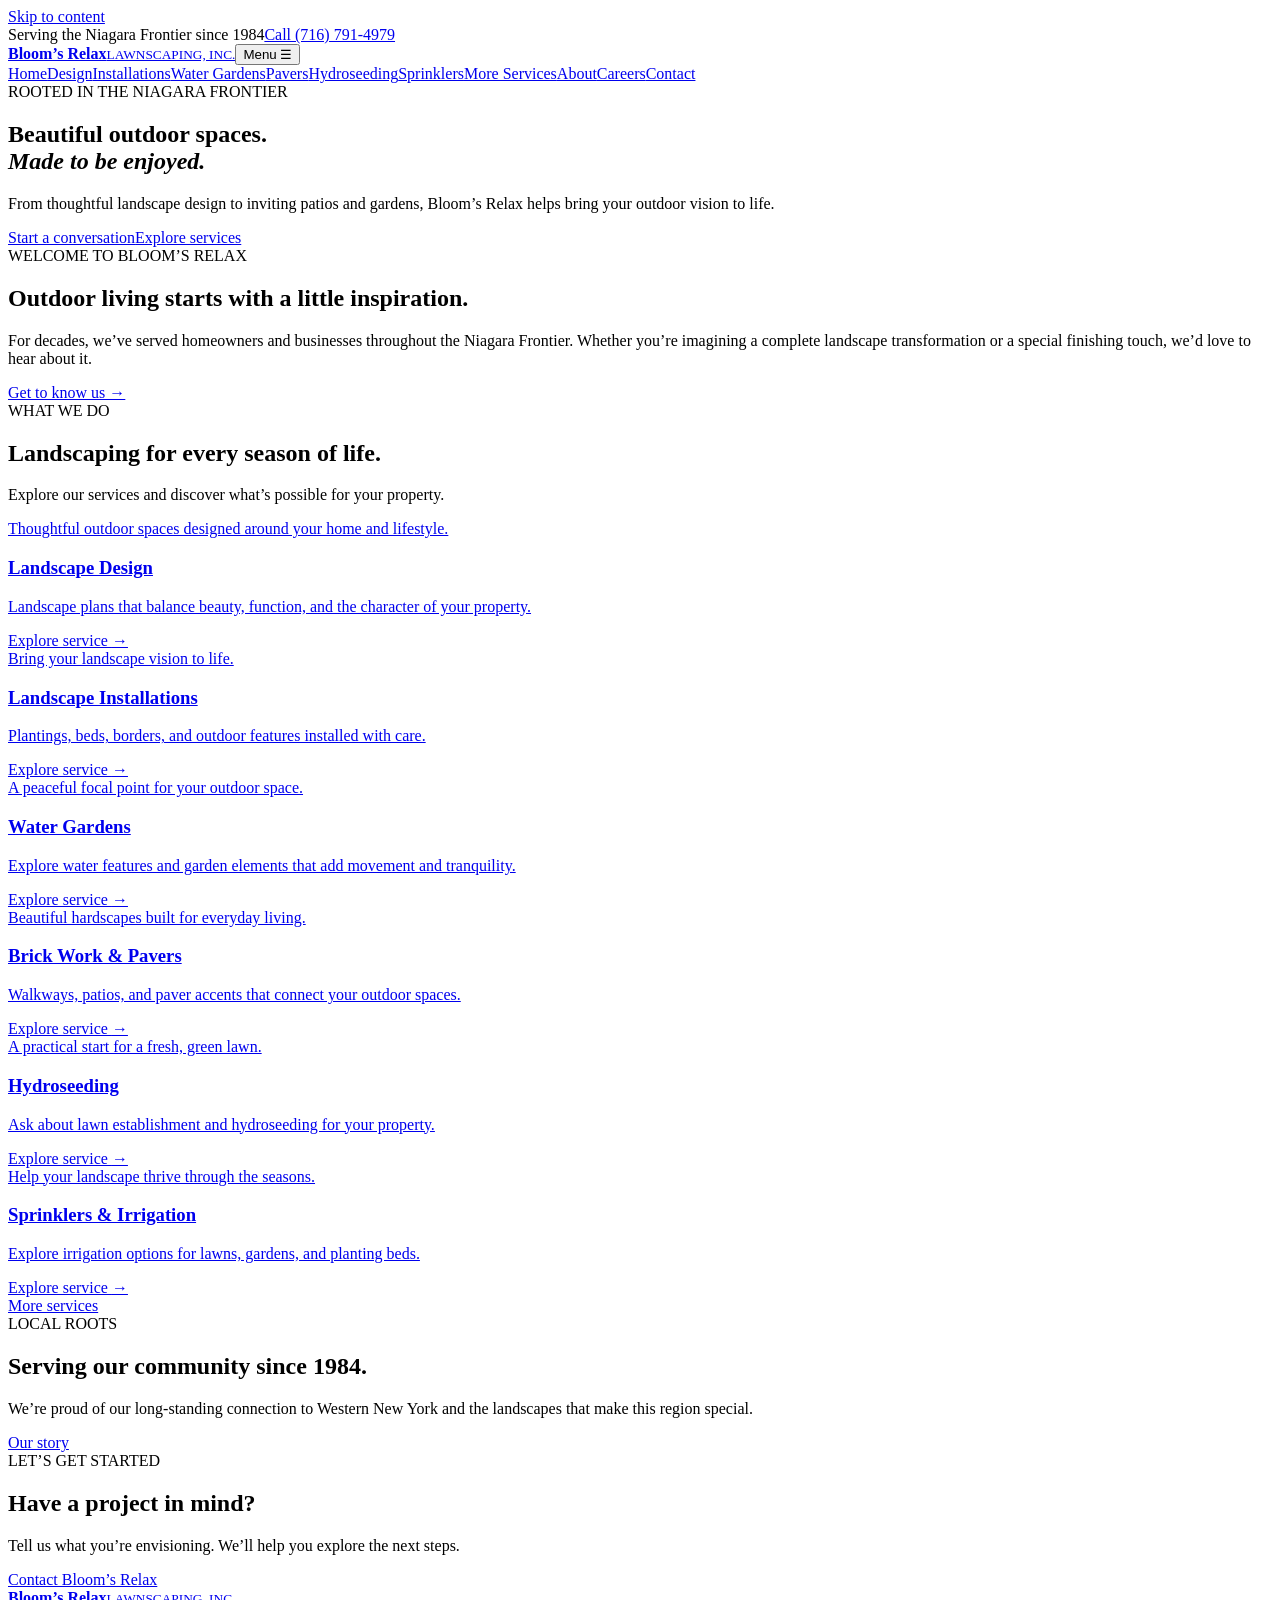
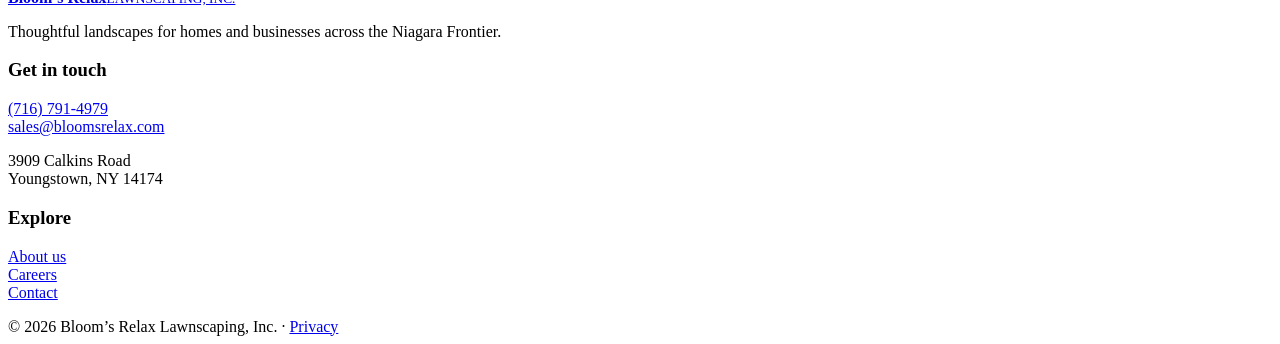
==== index.html @ 1e9180fa "Add files via upload" ====
<!doctype html><html lang="en"><head><meta charset="utf-8"><meta name="viewport" content="width=device-width,initial-scale=1"><meta name="description" content="Landscape design, installation, patios, water gardens, hydroseeding and irrigation in the Niagara Frontier since 1984."><title>Home | Bloom’s Relax Lawnscaping</title><link rel="icon" href="assets/favicon.svg" type="image/svg+xml"><link rel="stylesheet" href="assets/styles.css"></head><body><a class="skip" href="#main">Skip to content</a><div class="topbar"><div class="container topbar-inner"><span>Serving the Niagara Frontier since 1984</span><a href="tel:+17167914979">Call (716) 791-4979</a></div></div><header class="site-header"><div class="container header-inner"><a class="brand" href="index.html" aria-label="Bloom's Relax home"><img class="brand-logo" src="assets/photos/logo.webp" alt="" aria-hidden="true"><span><strong>Bloom’s Relax</strong><small>LAWNSCAPING, INC.</small></span></a><button class="menu-toggle" type="button" aria-expanded="false" aria-controls="site-nav">Menu <span aria-hidden="true">☰</span></button><nav id="site-nav" aria-label="Main navigation"><a href="index.html" aria-current="page">Home</a><a href="landscape-design.html">Design</a><a href="landscape-installations.html">Installations</a><a href="water-gardens.html">Water Gardens</a><a href="brick-work-pavers.html">Pavers</a><a href="hydroseeding.html">Hydroseeding</a><a href="sprinklers.html">Sprinklers</a><a href="other-services.html">More Services</a><a href="about.html">About</a><a href="careers.html">Careers</a><a href="contact.html">Contact</a></nav></div></header><main id="main"><section class="hero" style="--hero-image:url('assets/photos/patio.webp')"><div class="container hero-content"><span class="kicker">ROOTED IN THE NIAGARA FRONTIER</span><h1>Beautiful outdoor spaces.<br><em>Made to be enjoyed.</em></h1><p>From thoughtful landscape design to inviting patios and gardens, Bloom’s Relax helps bring your outdoor vision to life.</p><div class="actions"><a class="btn btn-primary" href="contact.html">Start a conversation</a><a class="btn btn-light" href="#services">Explore services</a></div></div></section><section class="intro-band"><div class="container intro-grid"><div><span class="eyebrow">WELCOME TO BLOOM’S RELAX</span><h2>Outdoor living starts with a little inspiration.</h2></div><div><p>For decades, we’ve served homeowners and businesses throughout the Niagara Frontier. Whether you’re imagining a complete landscape transformation or a special finishing touch, we’d love to hear about it.</p><a class="text-link" href="about.html">Get to know us →</a></div></div></section><section class="section" id="services"><div class="container"><div class="section-heading"><span class="eyebrow">WHAT WE DO</span><h2>Landscaping for every season of life.</h2><p>Explore our services and discover what’s possible for your property.</p></div><div class="cards"><a class="service-card" href="landscape-design.html"><div class="card-image" style="background-image:url('photo-1600607687939-ce8a6c25118c')"></div><div class="card-body"><span class="eyebrow">Thoughtful outdoor spaces designed around your home and lifestyle.</span><h3>Landscape Design</h3><p>Landscape plans that balance beauty, function, and the character of your property.</p><span class="text-link">Explore service <span aria-hidden="true">→</span></span></div></a><a class="service-card" href="landscape-installations.html"><div class="card-image" style="background-image:url('photo-1558904541-efa843a96f01')"></div><div class="card-body"><span class="eyebrow">Bring your landscape vision to life.</span><h3>Landscape Installations</h3><p>Plantings, beds, borders, and outdoor features installed with care.</p><span class="text-link">Explore service <span aria-hidden="true">→</span></span></div></a><a class="service-card" href="water-gardens.html"><div class="card-image" style="background-image:url('photo-1416879595882-3373a0480b5b')"></div><div class="card-body"><span class="eyebrow">A peaceful focal point for your outdoor space.</span><h3>Water Gardens</h3><p>Explore water features and garden elements that add movement and tranquility.</p><span class="text-link">Explore service <span aria-hidden="true">→</span></span></div></a><a class="service-card" href="brick-work-pavers.html"><div class="card-image" style="background-image:url('photo-1600566753190-17f0baa2a6c3')"></div><div class="card-body"><span class="eyebrow">Beautiful hardscapes built for everyday living.</span><h3>Brick Work &amp; Pavers</h3><p>Walkways, patios, and paver accents that connect your outdoor spaces.</p><span class="text-link">Explore service <span aria-hidden="true">→</span></span></div></a><a class="service-card" href="hydroseeding.html"><div class="card-image" style="background-image:url('photo-1530836369250-ef72a3f5cda8')"></div><div class="card-body"><span class="eyebrow">A practical start for a fresh, green lawn.</span><h3>Hydroseeding</h3><p>Ask about lawn establishment and hydroseeding for your property.</p><span class="text-link">Explore service <span aria-hidden="true">→</span></span></div></a><a class="service-card" href="sprinklers.html"><div class="card-image" style="background-image:url('photo-1466692476868-aef1dfb1e735')"></div><div class="card-body"><span class="eyebrow">Help your landscape thrive through the seasons.</span><h3>Sprinklers &amp; Irrigation</h3><p>Explore irrigation options for lawns, gardens, and planting beds.</p><span class="text-link">Explore service <span aria-hidden="true">→</span></span></div></a></div><div class="center"><a class="btn btn-outline" href="other-services.html">More services</a></div></div></section><section class="quote-section"><div class="container quote-grid"><div><span class="eyebrow">LOCAL ROOTS</span><h2>Serving our community since 1984.</h2><p>We’re proud of our long-standing connection to Western New York and the landscapes that make this region special.</p><a class="btn btn-primary" href="about.html">Our story</a></div><div class="quote-image" role="img" aria-label="Lush garden greenery"></div></div></section><section class="cta"><div class="container"><span class="eyebrow">LET’S GET STARTED</span><h2>Have a project in mind?</h2><p>Tell us what you’re envisioning. We’ll help you explore the next steps.</p><a class="btn btn-primary" href="contact.html">Contact Bloom’s Relax</a></div></section></main><footer class="site-footer"><div class="container footer-grid"><div><a class="brand footer-brand" href="index.html"><img class="brand-logo" src="assets/photos/logo.webp" alt="" aria-hidden="true"><span><strong>Bloom’s Relax</strong><small>LAWNSCAPING, INC.</small></span></a><p>Thoughtful landscapes for homes and businesses across the Niagara Frontier.</p></div><div><h3>Get in touch</h3><p><a href="tel:+17167914979">(716) 791-4979</a><br><a href="mailto:sales@bloomsrelax.com">sales@bloomsrelax.com</a></p><p>3909 Calkins Road<br>Youngstown, NY 14174</p></div><div><h3>Explore</h3><p><a href="about.html">About us</a><br><a href="careers.html">Careers</a><br><a href="contact.html">Contact</a></p></div></div><div class="container footer-bottom">© <span id="year">2026</span> Bloom’s Relax Lawnscaping, Inc. · <a href="privacy.html">Privacy</a></div></footer><script src="assets/main.js" defer></script></body></html>
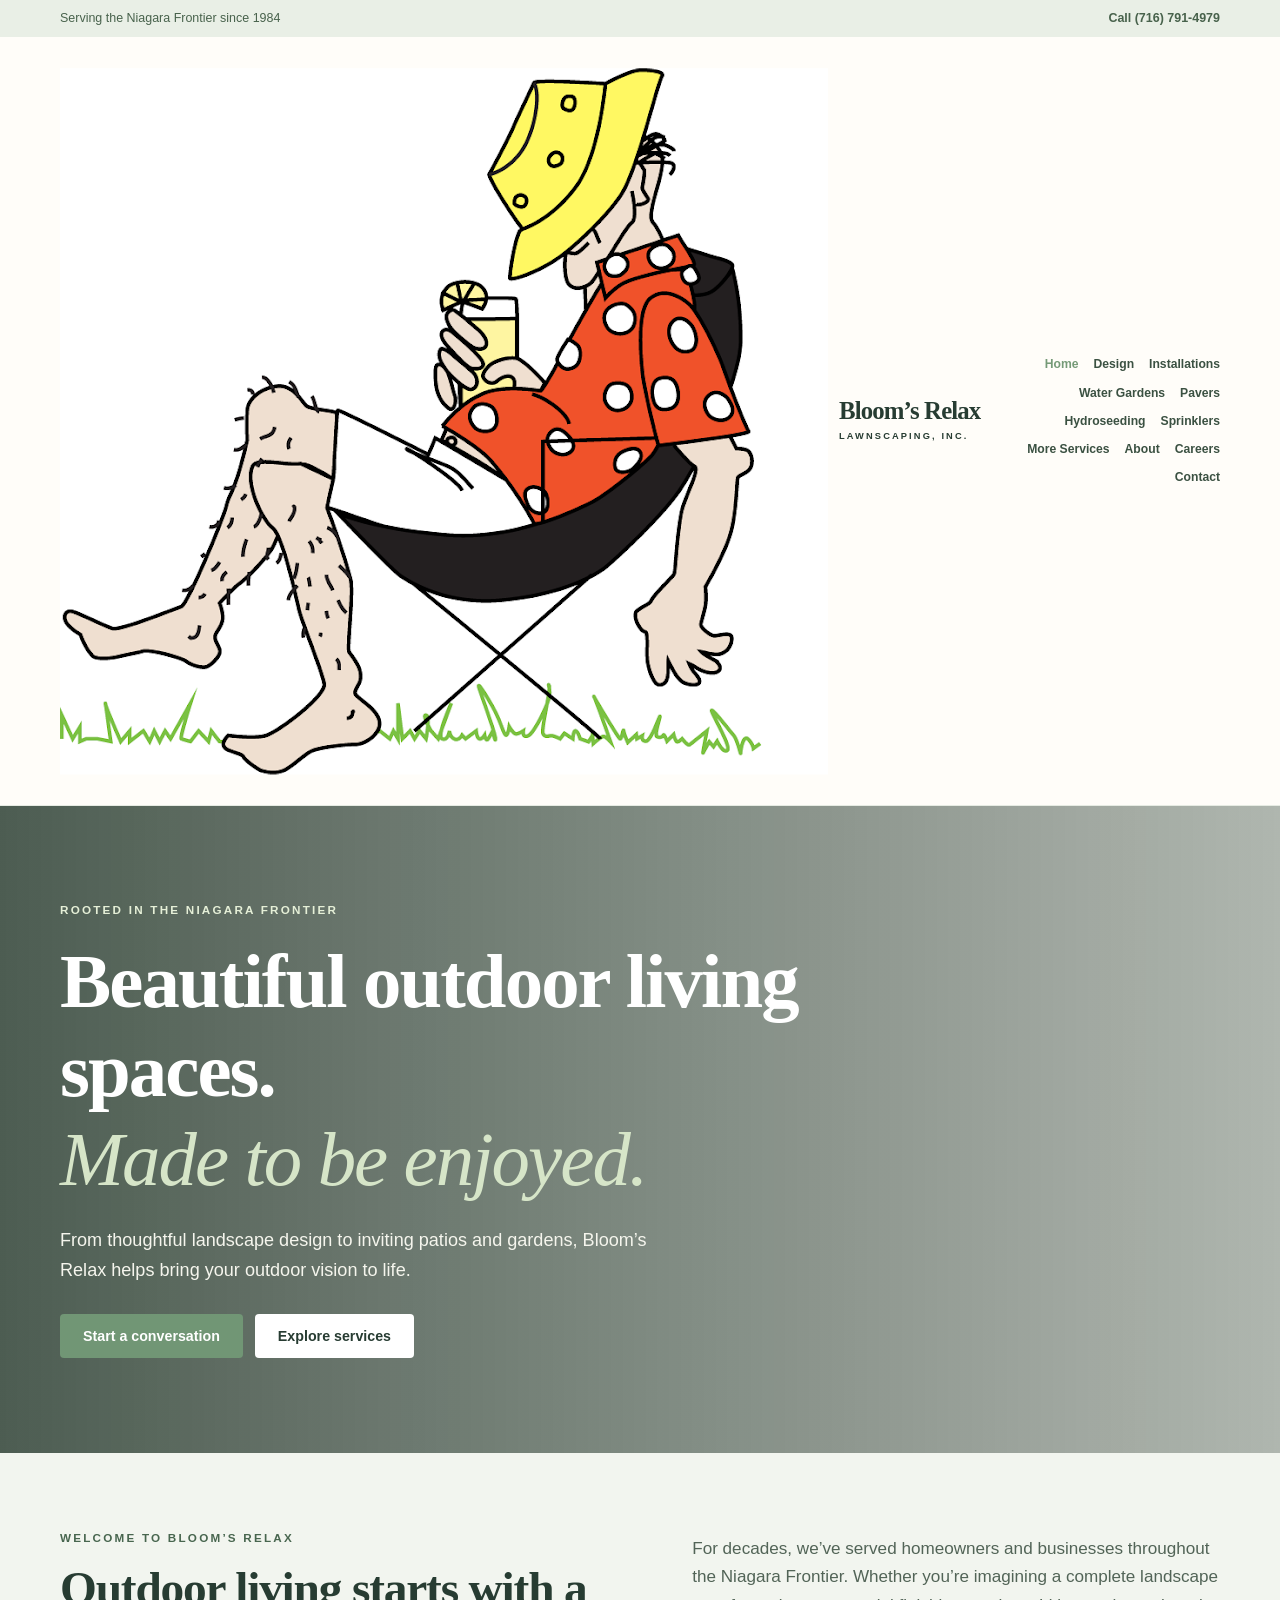
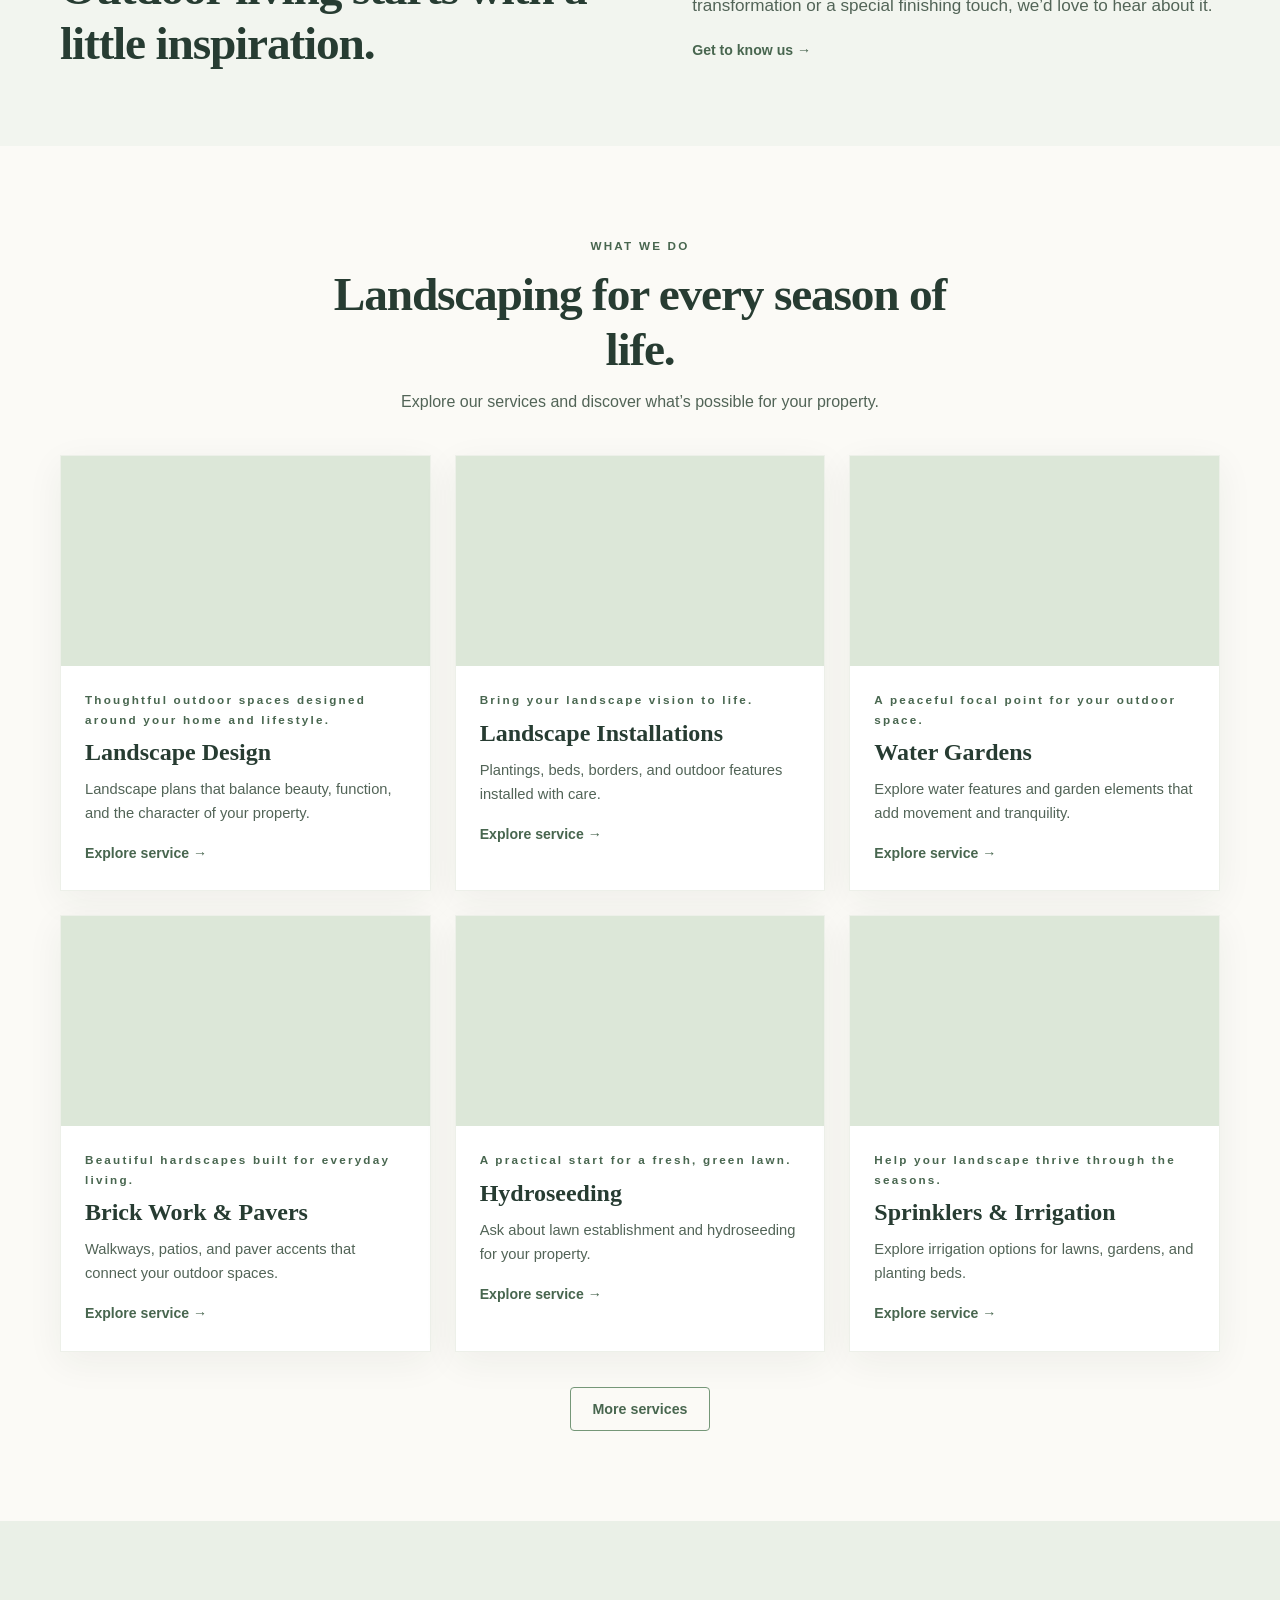
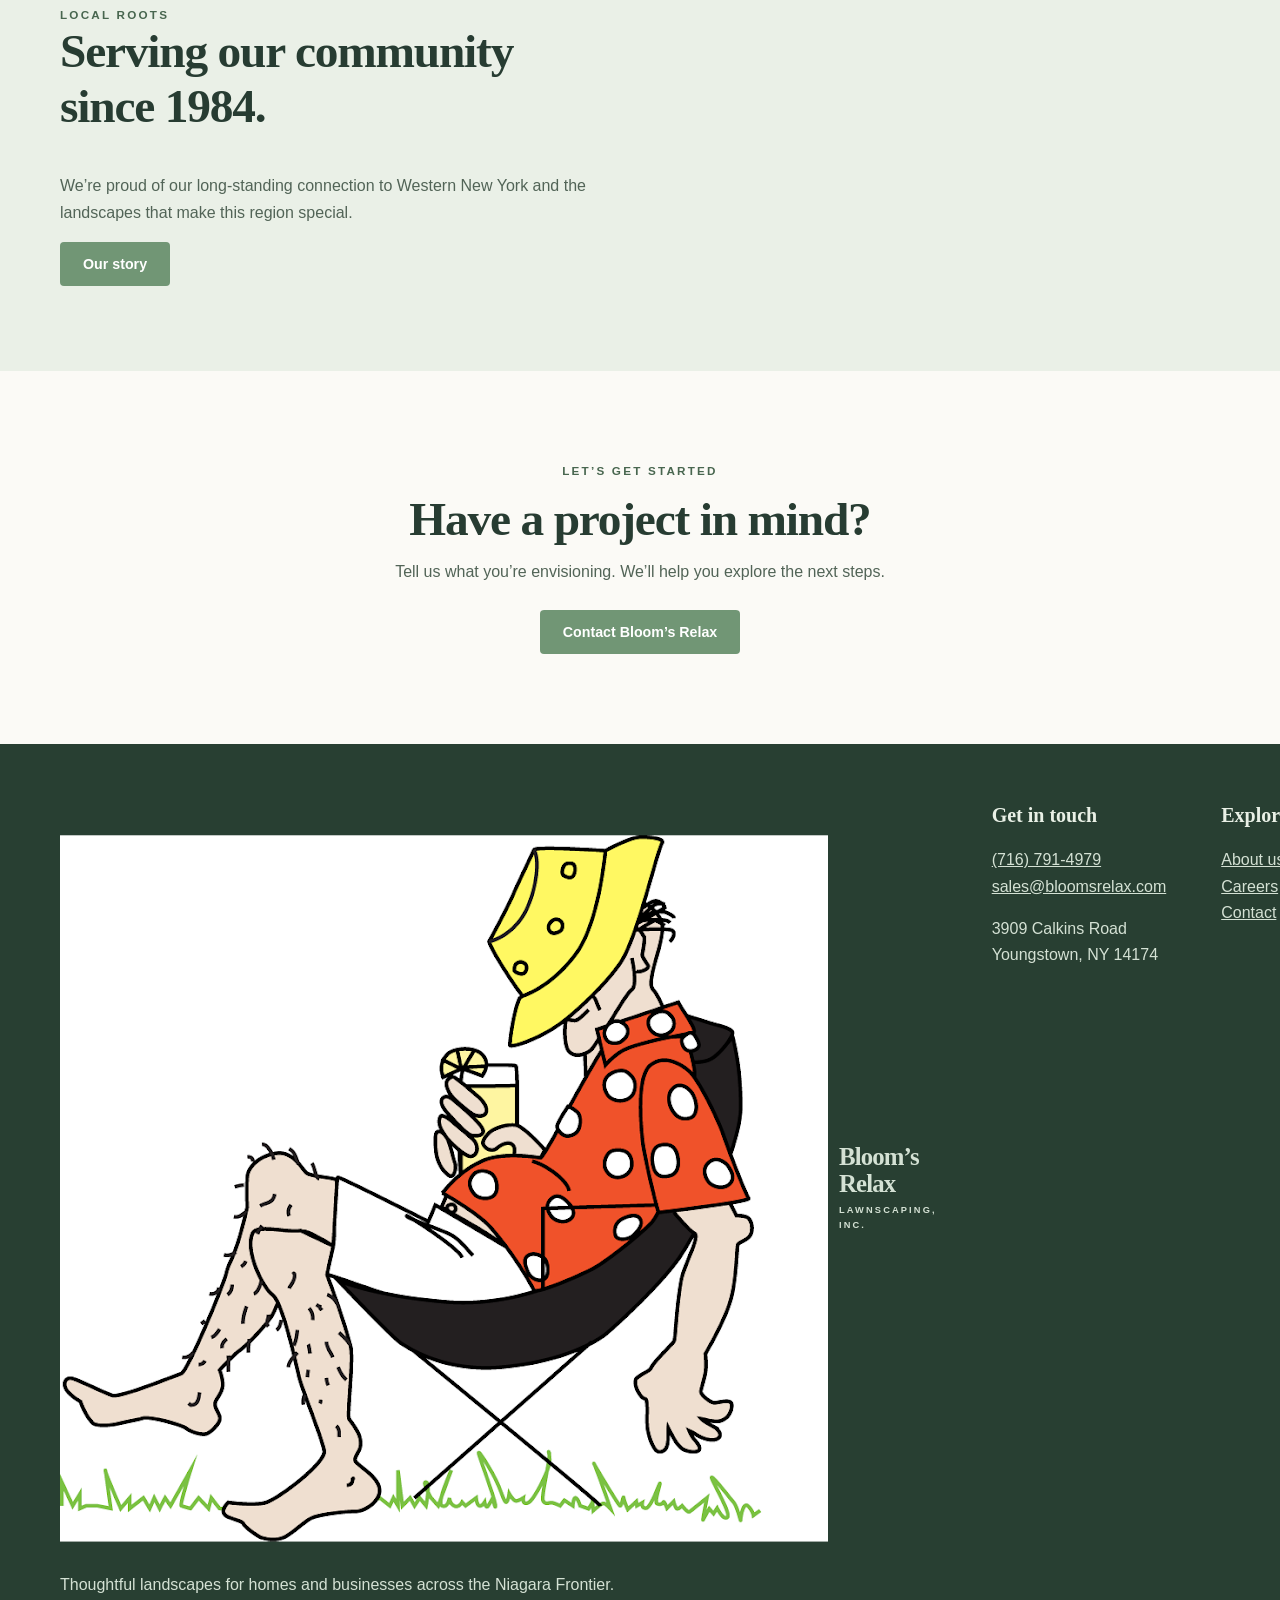
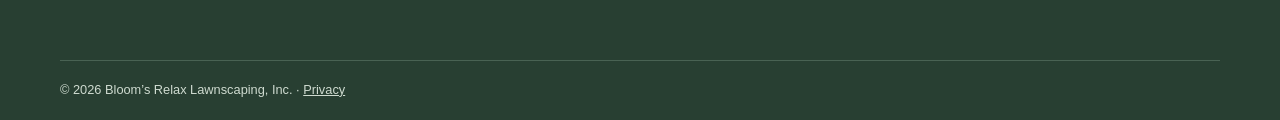
==== commit 2d247453: "Fix HTML encoding issues in index.html" ====
--- a/index.html
+++ b/index.html
@@ -1 +1 @@
-<!doctype html><html lang="en"><head><meta charset="utf-8"><meta name="viewport" content="width=device-width,initial-scale=1"><meta name="description" content="Landscape design, installation, patios, water gardens, hydroseeding and irrigation in the Niagara Frontier since 1984."><title>Home | Bloom’s Relax Lawnscaping</title><link rel="icon" href="assets/favicon.svg" type="image/svg+xml"><link rel="stylesheet" href="assets/styles.css"></head><body><a class="skip" href="#main">Skip to content</a><div class="topbar"><div class="container topbar-inner"><span>Serving the Niagara Frontier since 1984</span><a href="tel:+17167914979">Call (716) 791-4979</a></div></div><header class="site-header"><div class="container header-inner"><a class="brand" href="index.html" aria-label="Bloom's Relax home"><img class="brand-logo" src="assets/photos/logo.webp" alt="" aria-hidden="true"><span><strong>Bloom’s Relax</strong><small>LAWNSCAPING, INC.</small></span></a><button class="menu-toggle" type="button" aria-expanded="false" aria-controls="site-nav">Menu <span aria-hidden="true">☰</span></button><nav id="site-nav" aria-label="Main navigation"><a href="index.html" aria-current="page">Home</a><a href="landscape-design.html">Design</a><a href="landscape-installations.html">Installations</a><a href="water-gardens.html">Water Gardens</a><a href="brick-work-pavers.html">Pavers</a><a href="hydroseeding.html">Hydroseeding</a><a href="sprinklers.html">Sprinklers</a><a href="other-services.html">More Services</a><a href="about.html">About</a><a href="careers.html">Careers</a><a href="contact.html">Contact</a></nav></div></header><main id="main"><section class="hero" style="--hero-image:url('assets/photos/patio.webp')"><div class="container hero-content"><span class="kicker">ROOTED IN THE NIAGARA FRONTIER</span><h1>Beautiful outdoor spaces.<br><em>Made to be enjoyed.</em></h1><p>From thoughtful landscape design to inviting patios and gardens, Bloom’s Relax helps bring your outdoor vision to life.</p><div class="actions"><a class="btn btn-primary" href="contact.html">Start a conversation</a><a class="btn btn-light" href="#services">Explore services</a></div></div></section><section class="intro-band"><div class="container intro-grid"><div><span class="eyebrow">WELCOME TO BLOOM’S RELAX</span><h2>Outdoor living starts with a little inspiration.</h2></div><div><p>For decades, we’ve served homeowners and businesses throughout the Niagara Frontier. Whether you’re imagining a complete landscape transformation or a special finishing touch, we’d love to hear about it.</p><a class="text-link" href="about.html">Get to know us →</a></div></div></section><section class="section" id="services"><div class="container"><div class="section-heading"><span class="eyebrow">WHAT WE DO</span><h2>Landscaping for every season of life.</h2><p>Explore our services and discover what’s possible for your property.</p></div><div class="cards"><a class="service-card" href="landscape-design.html"><div class="card-image" style="background-image:url('photo-1600607687939-ce8a6c25118c')"></div><div class="card-body"><span class="eyebrow">Thoughtful outdoor spaces designed around your home and lifestyle.</span><h3>Landscape Design</h3><p>Landscape plans that balance beauty, function, and the character of your property.</p><span class="text-link">Explore service <span aria-hidden="true">→</span></span></div></a><a class="service-card" href="landscape-installations.html"><div class="card-image" style="background-image:url('photo-1558904541-efa843a96f01')"></div><div class="card-body"><span class="eyebrow">Bring your landscape vision to life.</span><h3>Landscape Installations</h3><p>Plantings, beds, borders, and outdoor features installed with care.</p><span class="text-link">Explore service <span aria-hidden="true">→</span></span></div></a><a class="service-card" href="water-gardens.html"><div class="card-image" style="background-image:url('photo-1416879595882-3373a0480b5b')"></div><div class="card-body"><span class="eyebrow">A peaceful focal point for your outdoor space.</span><h3>Water Gardens</h3><p>Explore water features and garden elements that add movement and tranquility.</p><span class="text-link">Explore service <span aria-hidden="true">→</span></span></div></a><a class="service-card" href="brick-work-pavers.html"><div class="card-image" style="background-image:url('photo-1600566753190-17f0baa2a6c3')"></div><div class="card-body"><span class="eyebrow">Beautiful hardscapes built for everyday living.</span><h3>Brick Work &amp; Pavers</h3><p>Walkways, patios, and paver accents that connect your outdoor spaces.</p><span class="text-link">Explore service <span aria-hidden="true">→</span></span></div></a><a class="service-card" href="hydroseeding.html"><div class="card-image" style="background-image:url('photo-1530836369250-ef72a3f5cda8')"></div><div class="card-body"><span class="eyebrow">A practical start for a fresh, green lawn.</span><h3>Hydroseeding</h3><p>Ask about lawn establishment and hydroseeding for your property.</p><span class="text-link">Explore service <span aria-hidden="true">→</span></span></div></a><a class="service-card" href="sprinklers.html"><div class="card-image" style="background-image:url('photo-1466692476868-aef1dfb1e735')"></div><div class="card-body"><span class="eyebrow">Help your landscape thrive through the seasons.</span><h3>Sprinklers &amp; Irrigation</h3><p>Explore irrigation options for lawns, gardens, and planting beds.</p><span class="text-link">Explore service <span aria-hidden="true">→</span></span></div></a></div><div class="center"><a class="btn btn-outline" href="other-services.html">More services</a></div></div></section><section class="quote-section"><div class="container quote-grid"><div><span class="eyebrow">LOCAL ROOTS</span><h2>Serving our community since 1984.</h2><p>We’re proud of our long-standing connection to Western New York and the landscapes that make this region special.</p><a class="btn btn-primary" href="about.html">Our story</a></div><div class="quote-image" role="img" aria-label="Lush garden greenery"></div></div></section><section class="cta"><div class="container"><span class="eyebrow">LET’S GET STARTED</span><h2>Have a project in mind?</h2><p>Tell us what you’re envisioning. We’ll help you explore the next steps.</p><a class="btn btn-primary" href="contact.html">Contact Bloom’s Relax</a></div></section></main><footer class="site-footer"><div class="container footer-grid"><div><a class="brand footer-brand" href="index.html"><img class="brand-logo" src="assets/photos/logo.webp" alt="" aria-hidden="true"><span><strong>Bloom’s Relax</strong><small>LAWNSCAPING, INC.</small></span></a><p>Thoughtful landscapes for homes and businesses across the Niagara Frontier.</p></div><div><h3>Get in touch</h3><p><a href="tel:+17167914979">(716) 791-4979</a><br><a href="mailto:sales@bloomsrelax.com">sales@bloomsrelax.com</a></p><p>3909 Calkins Road<br>Youngstown, NY 14174</p></div><div><h3>Explore</h3><p><a href="about.html">About us</a><br><a href="careers.html">Careers</a><br><a href="contact.html">Contact</a></p></div></div><div class="container footer-bottom">© <span id="year">2026</span> Bloom’s Relax Lawnscaping, Inc. · <a href="privacy.html">Privacy</a></div></footer><script src="assets/main.js" defer></script></body></html>+<!doctype html><html lang="en"><head><meta charset="utf-8"><meta name="viewport" content="width=device-width,initial-scale=1"><meta name="description" content="Landscape design, installation, patios, water gardens, hydroseeding and irrigation in the Niagara Frontier since 1984."><title>Home | Bloom’s Relax Lawnscaping</title><link rel="icon" href="assets/favicon.svg" type="image/svg+xml"><link rel="stylesheet" href="assets/styles.css"></head><body><a class="skip" href="#main">Skip to content</a><div class="topbar"><div class="container topbar-inner"><span>Serving the Niagara Frontier since 1984</span><a href="tel:+17167914979">Call (716) 791-4979</a></div></div><header class="site-header"><div class="container header-inner"><a class="brand" href="index.html" aria-label="Bloom's Relax home"><img class="brand-logo" src="assets/photos/logo.webp" alt="" aria-hidden="true"><span><strong>Bloom’s Relax</strong><small>LAWNSCAPING, INC.</small></span></a><button class="menu-toggle" type="button" aria-expanded="false" aria-controls="site-nav">Menu <span aria-hidden="true">☰</span></button><nav id="site-nav" aria-label="Main navigation"><a href="index.html" aria-current="page">Home</a><a href="landscape-design.html">Design</a><a href="landscape-installations.html">Installations</a><a href="water-gardens.html">Water Gardens</a><a href="brick-work-pavers.html">Pavers</a><a href="hydroseeding.html">Hydroseeding</a><a href="sprinklers.html">Sprinklers</a><a href="other-services.html">More Services</a><a href="about.html">About</a><a href="careers.html">Careers</a><a href="contact.html">Contact</a></nav></div></header><main id="main"><section class="hero" style="--hero-image:url('assets/photos/patio.webp')"><div class="container hero-content"><span class="kicker">ROOTED IN THE NIAGARA FRONTIER</span><h1>Beautiful outdoor living spaces.<br><em>Made to be enjoyed.</em></h1><p>From thoughtful landscape design to inviting patios and gardens, Bloom’s Relax helps bring your outdoor vision to life.</p><div class="actions"><a class="btn btn-primary" href="contact.html">Start a conversation</a><a class="btn btn-light" href="#services">Explore services</a></div></div></section><section class="intro-band"><div class="container intro-grid"><div><span class="eyebrow">WELCOME TO BLOOM’S RELAX</span><h2>Outdoor living starts with a little inspiration.</h2></div><div><p>For decades, we’ve served homeowners and businesses throughout the Niagara Frontier. Whether you’re imagining a complete landscape transformation or a special finishing touch, we’d love to hear about it.</p><a class="text-link" href="about.html">Get to know us →</a></div></div></section><section class="section" id="services"><div class="container"><div class="section-heading"><span class="eyebrow">WHAT WE DO</span><h2>Landscaping for every season of life.</h2><p>Explore our services and discover what’s possible for your property.</p></div><div class="cards"><a class="service-card" href="landscape-design.html"><div class="card-image" style="background-image:url('photo-1600607687939-ce8a6c25118c')"></div><div class="card-body"><span class="eyebrow">Thoughtful outdoor spaces designed around your home and lifestyle.</span><h3>Landscape Design</h3><p>Landscape plans that balance beauty, function, and the character of your property.</p><span class="text-link">Explore service <span aria-hidden="true">→</span></span></div></a><a class="service-card" href="landscape-installations.html"><div class="card-image" style="background-image:url('photo-1558904541-efa843a96f01')"></div><div class="card-body"><span class="eyebrow">Bring your landscape vision to life.</span><h3>Landscape Installations</h3><p>Plantings, beds, borders, and outdoor features installed with care.</p><span class="text-link">Explore service <span aria-hidden="true">→</span></span></div></a><a class="service-card" href="water-gardens.html"><div class="card-image" style="background-image:url('photo-1416879595882-3373a0480b5b')"></div><div class="card-body"><span class="eyebrow">A peaceful focal point for your outdoor space.</span><h3>Water Gardens</h3><p>Explore water features and garden elements that add movement and tranquility.</p><span class="text-link">Explore service <span aria-hidden="true">→</span></span></div></a><a class="service-card" href="brick-work-pavers.html"><div class="card-image" style="background-image:url('photo-1600566753190-17f0baa2a6c3')"></div><div class="card-body"><span class="eyebrow">Beautiful hardscapes built for everyday living.</span><h3>Brick Work &amp; Pavers</h3><p>Walkways, patios, and paver accents that connect your outdoor spaces.</p><span class="text-link">Explore service <span aria-hidden="true">→</span></span></div></a><a class="service-card" href="hydroseeding.html"><div class="card-image" style="background-image:url('photo-1530836369250-ef72a3f5cda8')"></div><div class="card-body"><span class="eyebrow">A practical start for a fresh, green lawn.</span><h3>Hydroseeding</h3><p>Ask about lawn establishment and hydroseeding for your property.</p><span class="text-link">Explore service <span aria-hidden="true">→</span></span></div></a><a class="service-card" href="sprinklers.html"><div class="card-image" style="background-image:url('photo-1466692476868-aef1dfb1e735')"></div><div class="card-body"><span class="eyebrow">Help your landscape thrive through the seasons.</span><h3>Sprinklers &amp; Irrigation</h3><p>Explore irrigation options for lawns, gardens, and planting beds.</p><span class="text-link">Explore service <span aria-hidden="true">→</span></span></div></a></div><div class="center"><a class="btn btn-outline" href="other-services.html">More services</a></div></div></section><section class="quote-section"><div class="container quote-grid"><div><span class="eyebrow">LOCAL ROOTS</span><h2>Serving our community since 1984.</h2><p>We’re proud of our long-standing connection to Western New York and the landscapes that make this region special.</p><a class="btn btn-primary" href="about.html">Our story</a></div><div class="quote-image" role="img" aria-label="Lush garden greenery"></div></div></section><section class="cta"><div class="container"><span class="eyebrow">LET’S GET STARTED</span><h2>Have a project in mind?</h2><p>Tell us what you’re envisioning. We’ll help you explore the next steps.</p><a class="btn btn-primary" href="contact.html">Contact Bloom’s Relax</a></div></section></main><footer class="site-footer"><div class="container footer-grid"><div><a class="brand footer-brand" href="index.html"><img class="brand-logo" src="assets/photos/logo.webp" alt="" aria-hidden="true"><span><strong>Bloom’s Relax</strong><small>LAWNSCAPING, INC.</small></span></a><p>Thoughtful landscapes for homes and businesses across the Niagara Frontier.</p></div><div><h3>Get in touch</h3><p><a href="tel:+17167914979">(716) 791-4979</a><br><a href="mailto:sales@bloomsrelax.com">sales@bloomsrelax.com</a></p><p>3909 Calkins Road<br>Youngstown, NY 14174</p></div><div><h3>Explore</h3><p><a href="about.html">About us</a><br><a href="careers.html">Careers</a><br><a href="contact.html">Contact</a></p></div></div><div class="container footer-bottom">© <span id="year">2026</span> Bloom’s Relax Lawnscaping, Inc. · <a href="privacy.html">Privacy</a></div></footer><script src="assets/main.js" defer></script></body></html>
--- a/assets/styles.css
+++ b/assets/styles.css
@@ -0,0 +1 @@
+@import url('https://fonts.googleapis.com/css2?family=DM+Sans:wght@400;500;600;700&family=Playfair+Display:ital,wght@0,500;0,600;0,700;1,500&display=swap');:root{--ink:#273c32;--sage:#6c896e;--sage-dark:#48664f;--pale:#f1f5ee;--cream:#fbfaf6;--line:#dfe6dd;--muted:#647267}*{box-sizing:border-box}html{scroll-behavior:smooth}body{margin:0;color:var(--ink);background:var(--cream);font-family:'DM Sans',Arial,sans-serif;line-height:1.65}a{color:inherit}h1,h2,h3,p{margin-top:0}h1,h2,h3{line-height:1.16}h1,h2{font-family:'Playfair Display',Georgia,serif;font-weight:600;letter-spacing:-.025em}h1{font-size:clamp(2.9rem,6vw,5.6rem)}h2{font-size:clamp(2.1rem,3.7vw,3.5rem)}h3{font-size:1.25rem}p{color:#526457}.container{width:min(1160px,calc(100% - 42px));margin:auto}.skip{position:absolute;left:-9999px}.skip:focus{left:10px;top:10px;background:white;z-index:99}.topbar{background:#e9efe6;font-size:.78rem;color:#48624c}.topbar-inner{display:flex;justify-content:space-between;gap:15px;padding:8px 0}.topbar a{text-decoration:none;font-weight:700}.site-header{background:#fffdf9;position:relative;z-index:5;box-shadow:0 1px 0 #e6ebe3}.header-inner{min-height:90px;display:flex;align-items:center;justify-content:space-between;gap:20px}.brand{text-decoration:none;display:flex;align-items:center;gap:11px;flex-shrink:0}.brand-mark{width:44px;height:44px;background:#e1eddf;border-radius:50%;display:grid;place-items:center;color:#628767;font-size:31px}.brand strong{display:block;font-family:Georgia,serif;font-size:1.55rem;letter-spacing:-.035em;line-height:1.1}.brand small{display:block;font-size:.58rem;letter-spacing:.23em;font-weight:700;margin-top:5px}nav{display:flex;align-items:center;flex-wrap:wrap;justify-content:flex-end;gap:8px 15px}nav a{font-size:.76rem;font-weight:700;text-decoration:none;color:#3b5142}nav a:hover,nav a[aria-current]{color:#759a77}.menu-toggle{display:none;background:none;border:1px solid var(--line);padding:10px 14px;border-radius:6px;font:inherit}.hero{background:linear-gradient(90deg,rgba(22,43,30,.76),rgba(22,43,30,.33)),var(--hero-image) center/cover;min-height:610px;display:flex;align-items:center;color:white}.hero-content{padding:95px 0}.hero h1{max-width:760px;margin:18px 0 22px}.hero h1 em{color:#d6e5c8;font-weight:500}.hero p{color:#f5f5ed;max-width:610px;font-size:1.13rem}.kicker,.eyebrow{display:block;font-size:.73rem;letter-spacing:.19em;font-weight:700;color:var(--sage-dark)}.kicker{color:#e5efd7}.actions{display:flex;flex-wrap:wrap;gap:12px;margin-top:28px}.btn{display:inline-flex;align-items:center;justify-content:center;border-radius:4px;text-decoration:none;padding:13px 22px;font:700 .89rem 'DM Sans',sans-serif;cursor:pointer;border:1px solid transparent;transition:transform .2s,background .2s}.btn:hover{transform:translateY(-2px)}.btn-primary{background:#719675;color:#fff}.btn-primary:hover{background:#55785a}.btn-light{background:#fff;color:var(--ink)}.btn-outline{border-color:#759778;color:var(--sage-dark);background:transparent}.intro-band{padding:75px 0;background:#f2f5ef}.intro-grid{display:grid;grid-template-columns:1fr 1fr;gap:9%;align-items:center}.intro-grid h2{margin:14px 0 0}.intro-grid p{font-size:1.07rem}.text-link{color:var(--sage-dark);text-decoration:none;font-weight:700;font-size:.88rem}.section{padding:90px 0}.section-heading{text-align:center;max-width:670px;margin:0 auto 40px}.section-heading h2{margin:12px 0}.cards{display:grid;grid-template-columns:repeat(3,minmax(0,1fr));gap:24px}.service-card{background:#fff;text-decoration:none;box-shadow:0 10px 35px rgba(36,58,41,.06);border:1px solid #edf0e9;transition:transform .2s}.service-card:hover{transform:translateY(-5px)}.card-image{height:210px;background-position:center;background-size:cover;background-color:#dce7d8}.card-body{padding:24px}.card-body h3{font-family:Georgia,serif;font-size:1.5rem;margin:10px 0}.card-body p{font-size:.92rem}.center{text-align:center;margin-top:35px}.quote-section{background:#eaf0e7}.quote-grid{display:grid;grid-template-columns:1fr 1fr;align-items:center;gap:8%;min-height:450px}.quote-grid>div:first-child{padding:70px 0}.quote-image{height:450px;background:url('https://images.unsplash.com/photo-1416879595882-3373a0480b5b?auto=format&fit=crop&w=1300&q=85') center/cover}.cta{text-align:center;padding:90px 0}.cta h2{margin:12px 0}.cta p{max-width:580px;margin:0 auto 25px}.page-hero{background:#eaf0e7;padding:100px 0 85px}.page-hero h1{max-width:900px;margin:12px 0}.page-hero p{font-size:1.17rem;max-width:720px}.feature-grid{display:grid;grid-template-columns:1.05fr 1fr;gap:8%;align-items:center}.feature-image{min-height:460px;background-position:center;background-size:cover;background-color:#dce7d8}.feature-copy h2{margin:14px 0 22px}.feature-copy p{font-size:1.04rem}.feature-copy .btn{margin-top:10px}.soft{background:#f0f4ee}.narrow{max-width:760px}.narrow p{font-size:1.09rem}.contact-grid{display:grid;grid-template-columns:1fr 1fr;gap:9%}.contact-detail{display:flex;flex-direction:column;margin:25px 0}.contact-detail strong{font-size:.82rem;text-transform:uppercase;letter-spacing:.12em}.contact-detail a{text-decoration:none;color:var(--sage-dark)}.contact-form{background:#fff;padding:35px;border:1px solid var(--line);box-shadow:0 10px 40px #223b2710}.contact-form label{display:block;font-weight:700;font-size:.85rem;margin:16px 0 5px}.contact-form input,.contact-form textarea{display:block;width:100%;border:1px solid #ccd9ca;padding:12px;font:inherit;border-radius:3px;background:#fdfefd}.contact-form button{margin-top:20px}.form-note{font-size:.82rem}.site-footer{background:#283f32;color:#e9f0e6;padding:60px 0 20px}.site-footer p,.site-footer a{color:#d4e1d4}.footer-grid{display:grid;grid-template-columns:1.6fr 1fr .6fr;gap:55px}.footer-brand{color:white}.footer-brand .brand-mark{background:#43634b;color:#d6e6d0}.footer-grid h3{font-family:Georgia,serif}.footer-bottom{border-top:1px solid #496253;margin-top:45px;padding-top:18px;font-size:.8rem;color:#cfdbd0}.footer-bottom a{color:#cfdbd0}@media(max-width:1050px){.menu-toggle{display:block}nav{display:none;position:absolute;top:100%;left:0;right:0;background:#fffdf9;padding:22px;box-shadow:0 15px 20px #223b2717;flex-direction:column;align-items:flex-start}nav.open{display:flex}nav a{font-size:.95rem;padding:4px}.header-inner{min-height:75px}}@media(max-width:760px){.topbar-inner{font-size:.68rem}.hero{min-height:540px}.hero-content{padding:70px 0}.intro-grid,.feature-grid,.contact-grid,.quote-grid{grid-template-columns:1fr;gap:30px}.cards{grid-template-columns:1fr}.quote-image{height:290px}.quote-grid>div:first-child{padding:55px 0 0}.section{padding:65px 0}.page-hero{padding:70px 0}.feature-image{min-height:300px}.footer-grid{grid-template-columns:1fr;gap:25px}.contact-form{padding:22px}}
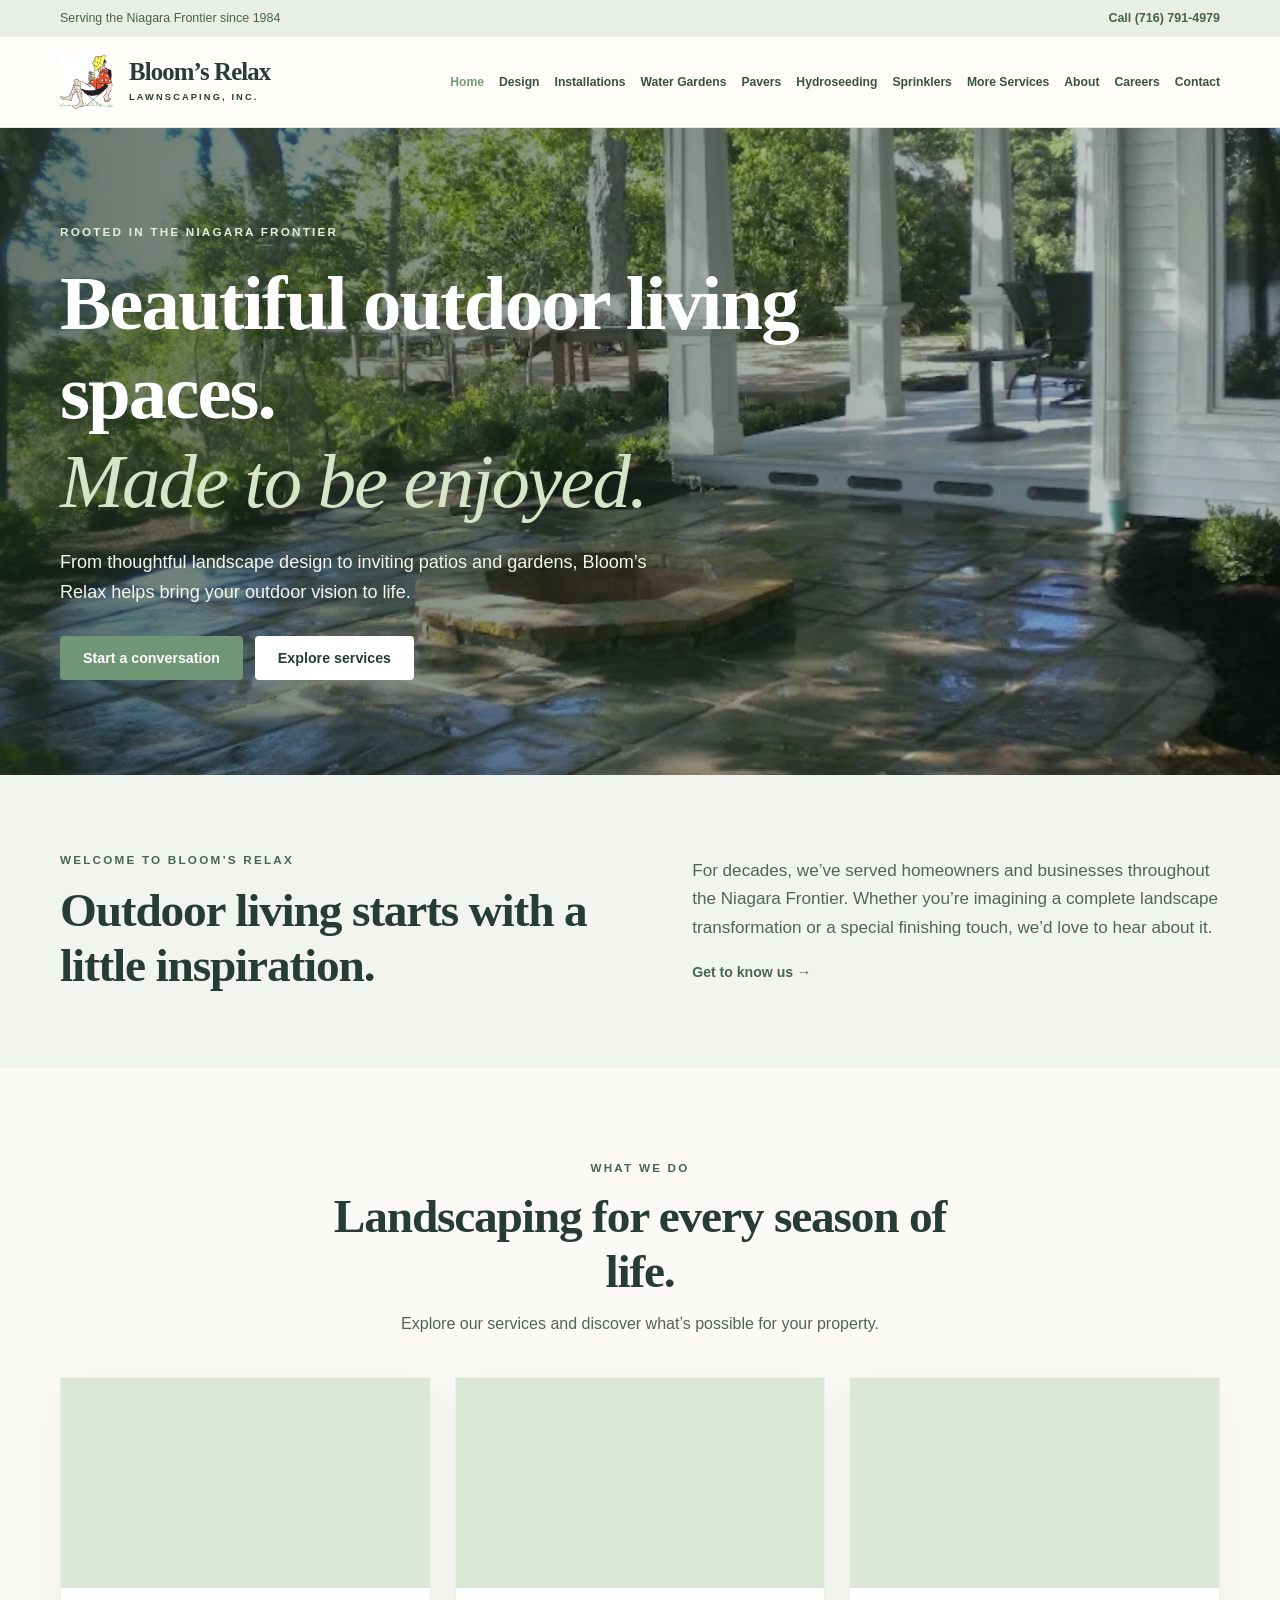
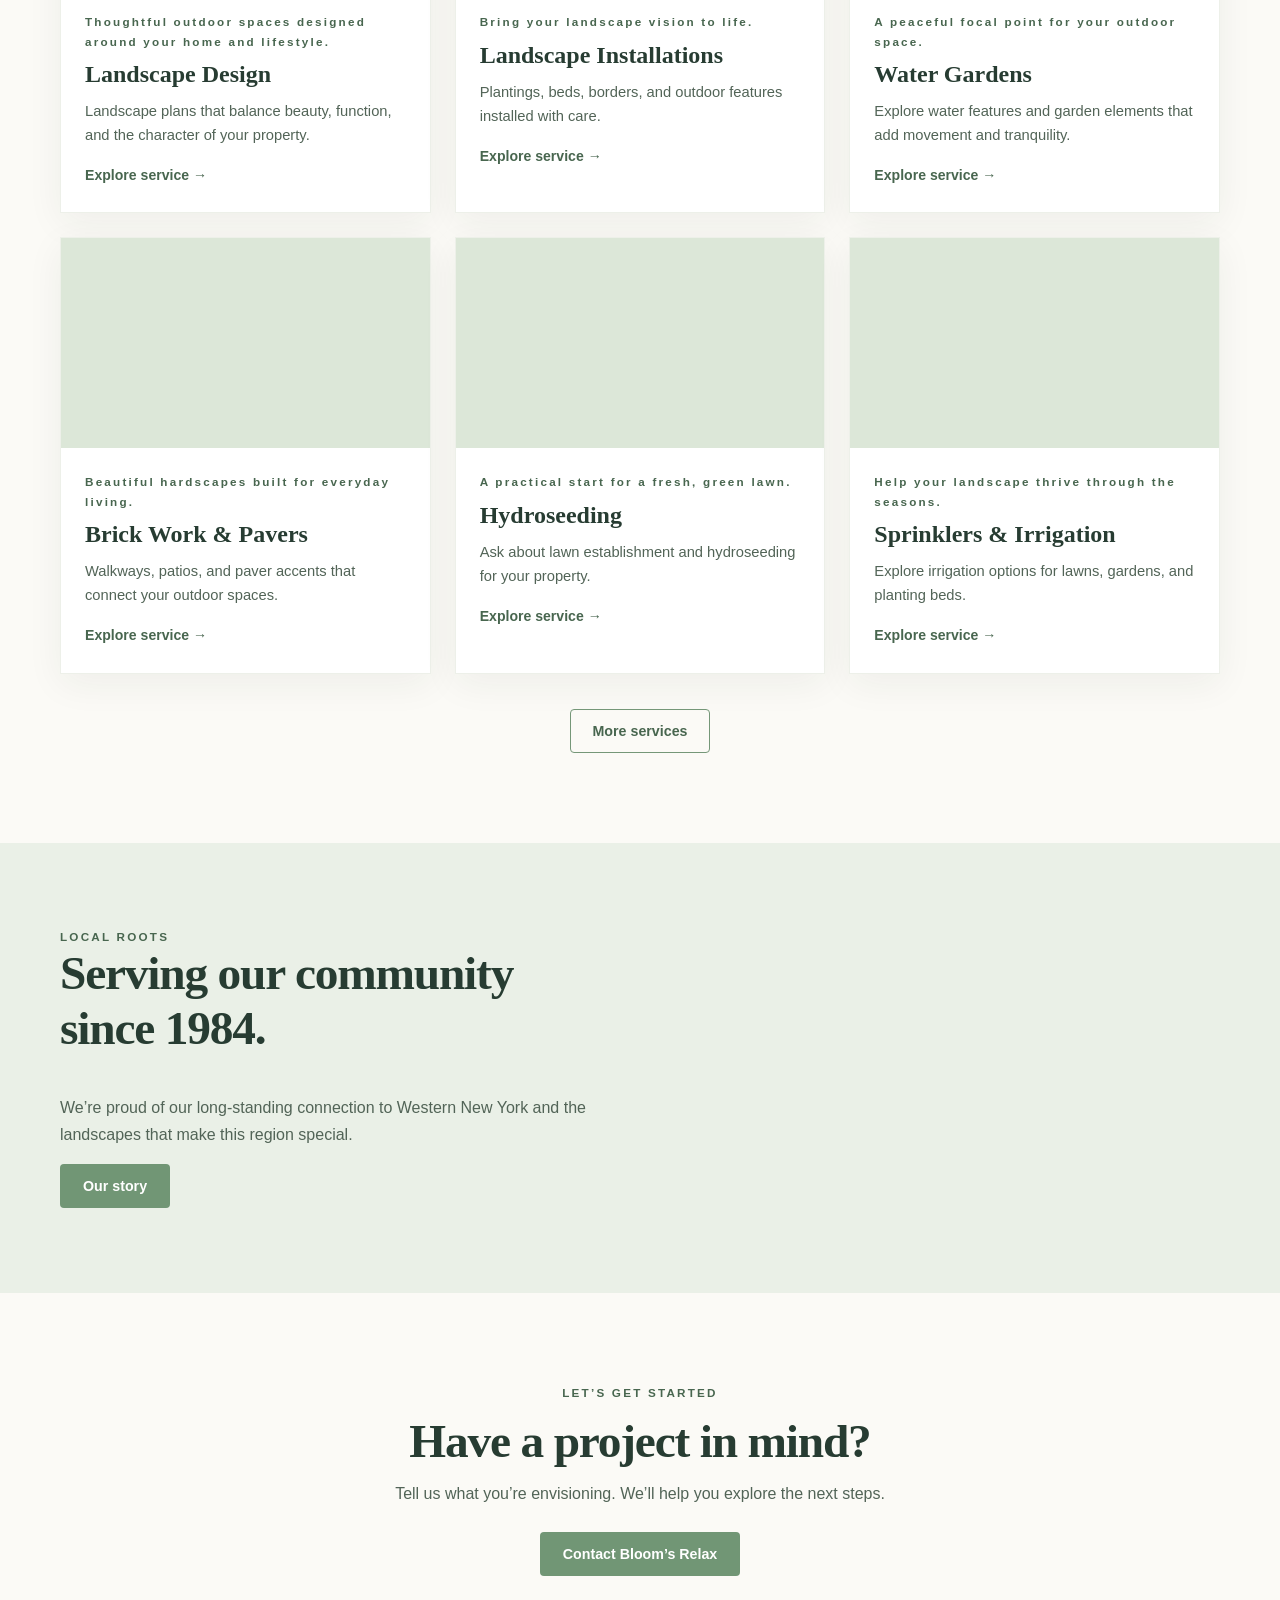
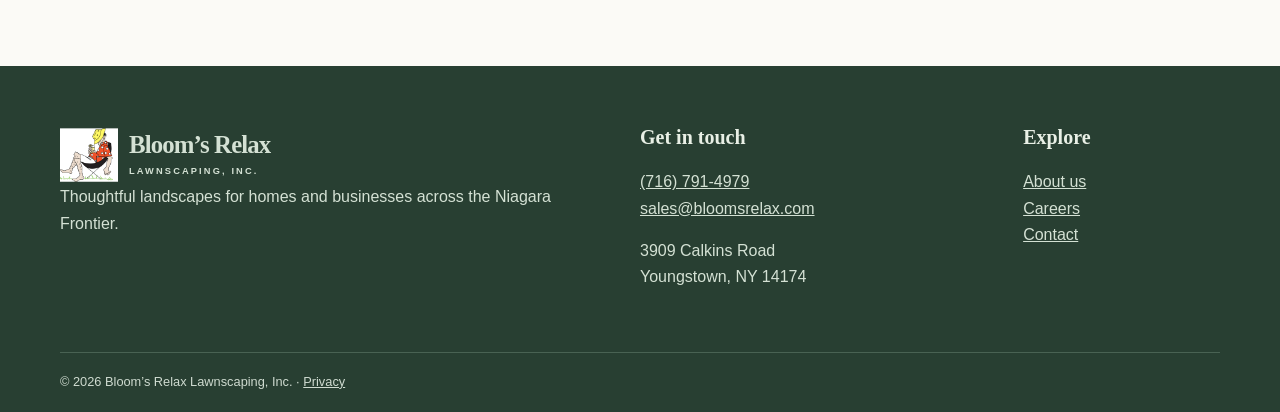
==== commit 00f279c3: "Fix HTML formatting issues in index.html" ====
--- a/index.html
+++ b/index.html
@@ -1 +1 @@
-<!doctype html><html lang="en"><head><meta charset="utf-8"><meta name="viewport" content="width=device-width,initial-scale=1"><meta name="description" content="Landscape design, installation, patios, water gardens, hydroseeding and irrigation in the Niagara Frontier since 1984."><title>Home | Bloom’s Relax Lawnscaping</title><link rel="icon" href="assets/favicon.svg" type="image/svg+xml"><link rel="stylesheet" href="assets/styles.css"></head><body><a class="skip" href="#main">Skip to content</a><div class="topbar"><div class="container topbar-inner"><span>Serving the Niagara Frontier since 1984</span><a href="tel:+17167914979">Call (716) 791-4979</a></div></div><header class="site-header"><div class="container header-inner"><a class="brand" href="index.html" aria-label="Bloom's Relax home"><img class="brand-logo" src="assets/photos/logo.webp" alt="" aria-hidden="true"><span><strong>Bloom’s Relax</strong><small>LAWNSCAPING, INC.</small></span></a><button class="menu-toggle" type="button" aria-expanded="false" aria-controls="site-nav">Menu <span aria-hidden="true">☰</span></button><nav id="site-nav" aria-label="Main navigation"><a href="index.html" aria-current="page">Home</a><a href="landscape-design.html">Design</a><a href="landscape-installations.html">Installations</a><a href="water-gardens.html">Water Gardens</a><a href="brick-work-pavers.html">Pavers</a><a href="hydroseeding.html">Hydroseeding</a><a href="sprinklers.html">Sprinklers</a><a href="other-services.html">More Services</a><a href="about.html">About</a><a href="careers.html">Careers</a><a href="contact.html">Contact</a></nav></div></header><main id="main"><section class="hero" style="--hero-image:url('assets/photos/patio.webp')"><div class="container hero-content"><span class="kicker">ROOTED IN THE NIAGARA FRONTIER</span><h1>Beautiful outdoor living spaces.<br><em>Made to be enjoyed.</em></h1><p>From thoughtful landscape design to inviting patios and gardens, Bloom’s Relax helps bring your outdoor vision to life.</p><div class="actions"><a class="btn btn-primary" href="contact.html">Start a conversation</a><a class="btn btn-light" href="#services">Explore services</a></div></div></section><section class="intro-band"><div class="container intro-grid"><div><span class="eyebrow">WELCOME TO BLOOM’S RELAX</span><h2>Outdoor living starts with a little inspiration.</h2></div><div><p>For decades, we’ve served homeowners and businesses throughout the Niagara Frontier. Whether you’re imagining a complete landscape transformation or a special finishing touch, we’d love to hear about it.</p><a class="text-link" href="about.html">Get to know us →</a></div></div></section><section class="section" id="services"><div class="container"><div class="section-heading"><span class="eyebrow">WHAT WE DO</span><h2>Landscaping for every season of life.</h2><p>Explore our services and discover what’s possible for your property.</p></div><div class="cards"><a class="service-card" href="landscape-design.html"><div class="card-image" style="background-image:url('photo-1600607687939-ce8a6c25118c')"></div><div class="card-body"><span class="eyebrow">Thoughtful outdoor spaces designed around your home and lifestyle.</span><h3>Landscape Design</h3><p>Landscape plans that balance beauty, function, and the character of your property.</p><span class="text-link">Explore service <span aria-hidden="true">→</span></span></div></a><a class="service-card" href="landscape-installations.html"><div class="card-image" style="background-image:url('photo-1558904541-efa843a96f01')"></div><div class="card-body"><span class="eyebrow">Bring your landscape vision to life.</span><h3>Landscape Installations</h3><p>Plantings, beds, borders, and outdoor features installed with care.</p><span class="text-link">Explore service <span aria-hidden="true">→</span></span></div></a><a class="service-card" href="water-gardens.html"><div class="card-image" style="background-image:url('photo-1416879595882-3373a0480b5b')"></div><div class="card-body"><span class="eyebrow">A peaceful focal point for your outdoor space.</span><h3>Water Gardens</h3><p>Explore water features and garden elements that add movement and tranquility.</p><span class="text-link">Explore service <span aria-hidden="true">→</span></span></div></a><a class="service-card" href="brick-work-pavers.html"><div class="card-image" style="background-image:url('photo-1600566753190-17f0baa2a6c3')"></div><div class="card-body"><span class="eyebrow">Beautiful hardscapes built for everyday living.</span><h3>Brick Work &amp; Pavers</h3><p>Walkways, patios, and paver accents that connect your outdoor spaces.</p><span class="text-link">Explore service <span aria-hidden="true">→</span></span></div></a><a class="service-card" href="hydroseeding.html"><div class="card-image" style="background-image:url('photo-1530836369250-ef72a3f5cda8')"></div><div class="card-body"><span class="eyebrow">A practical start for a fresh, green lawn.</span><h3>Hydroseeding</h3><p>Ask about lawn establishment and hydroseeding for your property.</p><span class="text-link">Explore service <span aria-hidden="true">→</span></span></div></a><a class="service-card" href="sprinklers.html"><div class="card-image" style="background-image:url('photo-1466692476868-aef1dfb1e735')"></div><div class="card-body"><span class="eyebrow">Help your landscape thrive through the seasons.</span><h3>Sprinklers &amp; Irrigation</h3><p>Explore irrigation options for lawns, gardens, and planting beds.</p><span class="text-link">Explore service <span aria-hidden="true">→</span></span></div></a></div><div class="center"><a class="btn btn-outline" href="other-services.html">More services</a></div></div></section><section class="quote-section"><div class="container quote-grid"><div><span class="eyebrow">LOCAL ROOTS</span><h2>Serving our community since 1984.</h2><p>We’re proud of our long-standing connection to Western New York and the landscapes that make this region special.</p><a class="btn btn-primary" href="about.html">Our story</a></div><div class="quote-image" role="img" aria-label="Lush garden greenery"></div></div></section><section class="cta"><div class="container"><span class="eyebrow">LET’S GET STARTED</span><h2>Have a project in mind?</h2><p>Tell us what you’re envisioning. We’ll help you explore the next steps.</p><a class="btn btn-primary" href="contact.html">Contact Bloom’s Relax</a></div></section></main><footer class="site-footer"><div class="container footer-grid"><div><a class="brand footer-brand" href="index.html"><img class="brand-logo" src="assets/photos/logo.webp" alt="" aria-hidden="true"><span><strong>Bloom’s Relax</strong><small>LAWNSCAPING, INC.</small></span></a><p>Thoughtful landscapes for homes and businesses across the Niagara Frontier.</p></div><div><h3>Get in touch</h3><p><a href="tel:+17167914979">(716) 791-4979</a><br><a href="mailto:sales@bloomsrelax.com">sales@bloomsrelax.com</a></p><p>3909 Calkins Road<br>Youngstown, NY 14174</p></div><div><h3>Explore</h3><p><a href="about.html">About us</a><br><a href="careers.html">Careers</a><br><a href="contact.html">Contact</a></p></div></div><div class="container footer-bottom">© <span id="year">2026</span> Bloom’s Relax Lawnscaping, Inc. · <a href="privacy.html">Privacy</a></div></footer><script src="assets/main.js" defer></script></body></html>
+<!doctype html><html lang="en"><head><meta charset="utf-8"><meta name="viewport" content="width=device-width,initial-scale=1"><meta name="description" content="Landscape design, installation, patios, water gardens, hydroseeding and irrigation in the Niagara Frontier since 1984."><title>Home | Bloom’s Relax Lawnscaping</title><link rel="icon" href="assets/favicon.svg" type="image/svg+xml"><link rel="stylesheet" href="assets/styles.css"></head><body><a class="skip" href="#main">Skip to content</a><div class="topbar"><div class="container topbar-inner"><span>Serving the Niagara Frontier since 1984</span><a href="tel:+17167914979">Call (716) 791-4979</a></div></div><header class="site-header"><div class="container header-inner"><a class="brand" href="index.html" aria-label="Bloom's Relax home"><img class="brand-logo" src="assets/photos/logo.webp" alt="" aria-hidden="true"><span><strong>Bloom’s Relax</strong><small>LAWNSCAPING, INC.</small></span></a><button class="menu-toggle" type="button" aria-expanded="false" aria-controls="site-nav">Menu <span aria-hidden="true">☰</span></button><nav id="site-nav" aria-label="Main navigation"><a href="index.html" aria-current="page">Home</a><a href="landscape-design.html">Design</a><a href="landscape-installations.html">Installations</a><a href="water-gardens.html">Water Gardens</a><a href="brick-work-pavers.html">Pavers</a><a href="hydroseeding.html">Hydroseeding</a><a href="sprinklers.html">Sprinklers</a><a href="other-services.html">More Services</a><a href="about.html">About</a><a href="careers.html">Careers</a><a href="contact.html">Contact</a></nav></div></header><main id="main"><section class="hero" style="--hero-image:url('assets/photos/patio.webp')"><div class="container hero-content"><span class="kicker">ROOTED IN THE NIAGARA FRONTIER</span><h1 id="homepage-heading">Beautiful outdoor living spaces.<br><em id="homepage-tagline">Made to be enjoyed.</em></h1><p id="homepage-description">From thoughtful landscape design to inviting patios and gardens, Bloom’s Relax helps bring your outdoor vision to life.</p><div class="actions"><a class="btn btn-primary" href="contact.html">Start a conversation</a><a class="btn btn-light" href="#services">Explore services</a></div></div></section><section class="intro-band"><div class="container intro-grid"><div><span class="eyebrow">WELCOME TO BLOOM’S RELAX</span><h2>Outdoor living starts with a little inspiration.</h2></div><div><p>For decades, we’ve served homeowners and businesses throughout the Niagara Frontier. Whether you’re imagining a complete landscape transformation or a special finishing touch, we’d love to hear about it.</p><a class="text-link" href="about.html">Get to know us →</a></div></div></section><section class="section" id="services"><div class="container"><div class="section-heading"><span class="eyebrow">WHAT WE DO</span><h2>Landscaping for every season of life.</h2><p>Explore our services and discover what’s possible for your property.</p></div><div class="cards"><a class="service-card" href="landscape-design.html"><div class="card-image" style="background-image:url('photo-1600607687939-ce8a6c25118c')"></div><div class="card-body"><span class="eyebrow">Thoughtful outdoor spaces designed around your home and lifestyle.</span><h3>Landscape Design</h3><p>Landscape plans that balance beauty, function, and the character of your property.</p><span class="text-link">Explore service <span aria-hidden="true">→</span></span></div></a><a class="service-card" href="landscape-installations.html"><div class="card-image" style="background-image:url('photo-1558904541-efa843a96f01')"></div><div class="card-body"><span class="eyebrow">Bring your landscape vision to life.</span><h3>Landscape Installations</h3><p>Plantings, beds, borders, and outdoor features installed with care.</p><span class="text-link">Explore service <span aria-hidden="true">→</span></span></div></a><a class="service-card" href="water-gardens.html"><div class="card-image" style="background-image:url('photo-1416879595882-3373a0480b5b')"></div><div class="card-body"><span class="eyebrow">A peaceful focal point for your outdoor space.</span><h3>Water Gardens</h3><p>Explore water features and garden elements that add movement and tranquility.</p><span class="text-link">Explore service <span aria-hidden="true">→</span></span></div></a><a class="service-card" href="brick-work-pavers.html"><div class="card-image" style="background-image:url('photo-1600566753190-17f0baa2a6c3')"></div><div class="card-body"><span class="eyebrow">Beautiful hardscapes built for everyday living.</span><h3>Brick Work &amp; Pavers</h3><p>Walkways, patios, and paver accents that connect your outdoor spaces.</p><span class="text-link">Explore service <span aria-hidden="true">→</span></span></div></a><a class="service-card" href="hydroseeding.html"><div class="card-image" style="background-image:url('photo-1530836369250-ef72a3f5cda8')"></div><div class="card-body"><span class="eyebrow">A practical start for a fresh, green lawn.</span><h3>Hydroseeding</h3><p>Ask about lawn establishment and hydroseeding for your property.</p><span class="text-link">Explore service <span aria-hidden="true">→</span></span></div></a><a class="service-card" href="sprinklers.html"><div class="card-image" style="background-image:url('photo-1466692476868-aef1dfb1e735')"></div><div class="card-body"><span class="eyebrow">Help your landscape thrive through the seasons.</span><h3>Sprinklers &amp; Irrigation</h3><p>Explore irrigation options for lawns, gardens, and planting beds.</p><span class="text-link">Explore service <span aria-hidden="true">→</span></span></div></a></div><div class="center"><a class="btn btn-outline" href="other-services.html">More services</a></div></div></section><section class="quote-section"><div class="container quote-grid"><div><span class="eyebrow">LOCAL ROOTS</span><h2>Serving our community since 1984.</h2><p>We’re proud of our long-standing connection to Western New York and the landscapes that make this region special.</p><a class="btn btn-primary" href="about.html">Our story</a></div><div class="quote-image" role="img" aria-label="Lush garden greenery"></div></div></section><section class="cta"><div class="container"><span class="eyebrow">LET’S GET STARTED</span><h2>Have a project in mind?</h2><p>Tell us what you’re envisioning. We’ll help you explore the next steps.</p><a class="btn btn-primary" href="contact.html">Contact Bloom’s Relax</a></div></section></main><footer class="site-footer"><div class="container footer-grid"><div><a class="brand footer-brand" href="index.html"><img class="brand-logo" src="assets/photos/logo.webp" alt="" aria-hidden="true"><span><strong>Bloom’s Relax</strong><small>LAWNSCAPING, INC.</small></span></a><p>Thoughtful landscapes for homes and businesses across the Niagara Frontier.</p></div><div><h3>Get in touch</h3><p><a href="tel:+17167914979">(716) 791-4979</a><br><a href="mailto:sales@bloomsrelax.com">sales@bloomsrelax.com</a></p><p>3909 Calkins Road<br>Youngstown, NY 14174</p></div><div><h3>Explore</h3><p><a href="about.html">About us</a><br><a href="careers.html">Careers</a><br><a href="contact.html">Contact</a></p></div></div><div class="container footer-bottom">© <span id="year">2026</span> Bloom’s Relax Lawnscaping, Inc. · <a href="privacy.html">Privacy</a></div></footer><script src="assets/main.js" defer></script></body></html>
--- a/assets/styles.css
+++ b/assets/styles.css
@@ -1 +1,17 @@
-@import url('https://fonts.googleapis.com/css2?family=DM+Sans:wght@400;500;600;700&family=Playfair+Display:ital,wght@0,500;0,600;0,700;1,500&display=swap');:root{--ink:#273c32;--sage:#6c896e;--sage-dark:#48664f;--pale:#f1f5ee;--cream:#fbfaf6;--line:#dfe6dd;--muted:#647267}*{box-sizing:border-box}html{scroll-behavior:smooth}body{margin:0;color:var(--ink);background:var(--cream);font-family:'DM Sans',Arial,sans-serif;line-height:1.65}a{color:inherit}h1,h2,h3,p{margin-top:0}h1,h2,h3{line-height:1.16}h1,h2{font-family:'Playfair Display',Georgia,serif;font-weight:600;letter-spacing:-.025em}h1{font-size:clamp(2.9rem,6vw,5.6rem)}h2{font-size:clamp(2.1rem,3.7vw,3.5rem)}h3{font-size:1.25rem}p{color:#526457}.container{width:min(1160px,calc(100% - 42px));margin:auto}.skip{position:absolute;left:-9999px}.skip:focus{left:10px;top:10px;background:white;z-index:99}.topbar{background:#e9efe6;font-size:.78rem;color:#48624c}.topbar-inner{display:flex;justify-content:space-between;gap:15px;padding:8px 0}.topbar a{text-decoration:none;font-weight:700}.site-header{background:#fffdf9;position:relative;z-index:5;box-shadow:0 1px 0 #e6ebe3}.header-inner{min-height:90px;display:flex;align-items:center;justify-content:space-between;gap:20px}.brand{text-decoration:none;display:flex;align-items:center;gap:11px;flex-shrink:0}.brand-mark{width:44px;height:44px;background:#e1eddf;border-radius:50%;display:grid;place-items:center;color:#628767;font-size:31px}.brand strong{display:block;font-family:Georgia,serif;font-size:1.55rem;letter-spacing:-.035em;line-height:1.1}.brand small{display:block;font-size:.58rem;letter-spacing:.23em;font-weight:700;margin-top:5px}nav{display:flex;align-items:center;flex-wrap:wrap;justify-content:flex-end;gap:8px 15px}nav a{font-size:.76rem;font-weight:700;text-decoration:none;color:#3b5142}nav a:hover,nav a[aria-current]{color:#759a77}.menu-toggle{display:none;background:none;border:1px solid var(--line);padding:10px 14px;border-radius:6px;font:inherit}.hero{background:linear-gradient(90deg,rgba(22,43,30,.76),rgba(22,43,30,.33)),var(--hero-image) center/cover;min-height:610px;display:flex;align-items:center;color:white}.hero-content{padding:95px 0}.hero h1{max-width:760px;margin:18px 0 22px}.hero h1 em{color:#d6e5c8;font-weight:500}.hero p{color:#f5f5ed;max-width:610px;font-size:1.13rem}.kicker,.eyebrow{display:block;font-size:.73rem;letter-spacing:.19em;font-weight:700;color:var(--sage-dark)}.kicker{color:#e5efd7}.actions{display:flex;flex-wrap:wrap;gap:12px;margin-top:28px}.btn{display:inline-flex;align-items:center;justify-content:center;border-radius:4px;text-decoration:none;padding:13px 22px;font:700 .89rem 'DM Sans',sans-serif;cursor:pointer;border:1px solid transparent;transition:transform .2s,background .2s}.btn:hover{transform:translateY(-2px)}.btn-primary{background:#719675;color:#fff}.btn-primary:hover{background:#55785a}.btn-light{background:#fff;color:var(--ink)}.btn-outline{border-color:#759778;color:var(--sage-dark);background:transparent}.intro-band{padding:75px 0;background:#f2f5ef}.intro-grid{display:grid;grid-template-columns:1fr 1fr;gap:9%;align-items:center}.intro-grid h2{margin:14px 0 0}.intro-grid p{font-size:1.07rem}.text-link{color:var(--sage-dark);text-decoration:none;font-weight:700;font-size:.88rem}.section{padding:90px 0}.section-heading{text-align:center;max-width:670px;margin:0 auto 40px}.section-heading h2{margin:12px 0}.cards{display:grid;grid-template-columns:repeat(3,minmax(0,1fr));gap:24px}.service-card{background:#fff;text-decoration:none;box-shadow:0 10px 35px rgba(36,58,41,.06);border:1px solid #edf0e9;transition:transform .2s}.service-card:hover{transform:translateY(-5px)}.card-image{height:210px;background-position:center;background-size:cover;background-color:#dce7d8}.card-body{padding:24px}.card-body h3{font-family:Georgia,serif;font-size:1.5rem;margin:10px 0}.card-body p{font-size:.92rem}.center{text-align:center;margin-top:35px}.quote-section{background:#eaf0e7}.quote-grid{display:grid;grid-template-columns:1fr 1fr;align-items:center;gap:8%;min-height:450px}.quote-grid>div:first-child{padding:70px 0}.quote-image{height:450px;background:url('https://images.unsplash.com/photo-1416879595882-3373a0480b5b?auto=format&fit=crop&w=1300&q=85') center/cover}.cta{text-align:center;padding:90px 0}.cta h2{margin:12px 0}.cta p{max-width:580px;margin:0 auto 25px}.page-hero{background:#eaf0e7;padding:100px 0 85px}.page-hero h1{max-width:900px;margin:12px 0}.page-hero p{font-size:1.17rem;max-width:720px}.feature-grid{display:grid;grid-template-columns:1.05fr 1fr;gap:8%;align-items:center}.feature-image{min-height:460px;background-position:center;background-size:cover;background-color:#dce7d8}.feature-copy h2{margin:14px 0 22px}.feature-copy p{font-size:1.04rem}.feature-copy .btn{margin-top:10px}.soft{background:#f0f4ee}.narrow{max-width:760px}.narrow p{font-size:1.09rem}.contact-grid{display:grid;grid-template-columns:1fr 1fr;gap:9%}.contact-detail{display:flex;flex-direction:column;margin:25px 0}.contact-detail strong{font-size:.82rem;text-transform:uppercase;letter-spacing:.12em}.contact-detail a{text-decoration:none;color:var(--sage-dark)}.contact-form{background:#fff;padding:35px;border:1px solid var(--line);box-shadow:0 10px 40px #223b2710}.contact-form label{display:block;font-weight:700;font-size:.85rem;margin:16px 0 5px}.contact-form input,.contact-form textarea{display:block;width:100%;border:1px solid #ccd9ca;padding:12px;font:inherit;border-radius:3px;background:#fdfefd}.contact-form button{margin-top:20px}.form-note{font-size:.82rem}.site-footer{background:#283f32;color:#e9f0e6;padding:60px 0 20px}.site-footer p,.site-footer a{color:#d4e1d4}.footer-grid{display:grid;grid-template-columns:1.6fr 1fr .6fr;gap:55px}.footer-brand{color:white}.footer-brand .brand-mark{background:#43634b;color:#d6e6d0}.footer-grid h3{font-family:Georgia,serif}.footer-bottom{border-top:1px solid #496253;margin-top:45px;padding-top:18px;font-size:.8rem;color:#cfdbd0}.footer-bottom a{color:#cfdbd0}@media(max-width:1050px){.menu-toggle{display:block}nav{display:none;position:absolute;top:100%;left:0;right:0;background:#fffdf9;padding:22px;box-shadow:0 15px 20px #223b2717;flex-direction:column;align-items:flex-start}nav.open{display:flex}nav a{font-size:.95rem;padding:4px}.header-inner{min-height:75px}}@media(max-width:760px){.topbar-inner{font-size:.68rem}.hero{min-height:540px}.hero-content{padding:70px 0}.intro-grid,.feature-grid,.contact-grid,.quote-grid{grid-template-columns:1fr;gap:30px}.cards{grid-template-columns:1fr}.quote-image{height:290px}.quote-grid>div:first-child{padding:55px 0 0}.section{padding:65px 0}.page-hero{padding:70px 0}.feature-image{min-height:300px}.footer-grid{grid-template-columns:1fr;gap:25px}.contact-form{padding:22px}}+@import url('https://fonts.googleapis.com/css2?family=DM+Sans:wght@400;500;600;700&family=Playfair+Display:ital,wght@0,500;0,600;0,700;1,500&display=swap');:root{--ink:#273c32;--sage:#6c896e;--sage-dark:#48664f;--pale:#f1f5ee;--cream:#fbfaf6;--line:#dfe6dd;--muted:#647267}*{box-sizing:border-box}html{scroll-behavior:smooth}body{margin:0;color:var(--ink);background:var(--cream);font-family:'DM Sans',Arial,sans-serif;line-height:1.65}a{color:inherit}h1,h2,h3,p{margin-top:0}h1,h2,h3{line-height:1.16}h1,h2{font-family:'Playfair Display',Georgia,serif;font-weight:600;letter-spacing:-.025em}h1{font-size:clamp(2.9rem,6vw,5.6rem)}h2{font-size:clamp(2.1rem,3.7vw,3.5rem)}h3{font-size:1.25rem}p{color:#526457}.container{width:min(1160px,calc(100% - 42px));margin:auto}.skip{position:absolute;left:-9999px}.skip:focus{left:10px;top:10px;background:white;z-index:99}.topbar{background:#e9efe6;font-size:.78rem;color:#48624c}.topbar-inner{display:flex;justify-content:space-between;gap:15px;padding:8px 0}.topbar a{text-decoration:none;font-weight:700}.site-header{background:#fffdf9;position:relative;z-index:5;box-shadow:0 1px 0 #e6ebe3}.header-inner{min-height:90px;display:flex;align-items:center;justify-content:space-between;gap:20px}.brand{text-decoration:none;display:flex;align-items:center;gap:11px;flex-shrink:0}.brand-mark{width:44px;height:44px;background:#e1eddf;border-radius:50%;display:grid;place-items:center;color:#628767;font-size:31px}.brand strong{display:block;font-family:Georgia,serif;font-size:1.55rem;letter-spacing:-.035em;line-height:1.1}.brand small{display:block;font-size:.58rem;letter-spacing:.23em;font-weight:700;margin-top:5px}nav{display:flex;align-items:center;flex-wrap:wrap;justify-content:flex-end;gap:8px 15px}nav a{font-size:.76rem;font-weight:700;text-decoration:none;color:#3b5142}nav a:hover,nav a[aria-current]{color:#759a77}.menu-toggle{display:none;background:none;border:1px solid var(--line);padding:10px 14px;border-radius:6px;font:inherit}.hero{background:linear-gradient(90deg,rgba(22,43,30,.76),rgba(22,43,30,.33)),var(--hero-image) center/cover;min-height:610px;display:flex;align-items:center;color:white}.hero-content{padding:95px 0}.hero h1{max-width:760px;margin:18px 0 22px}.hero h1 em{color:#d6e5c8;font-weight:500}.hero p{color:#f5f5ed;max-width:610px;font-size:1.13rem}.kicker,.eyebrow{display:block;font-size:.73rem;letter-spacing:.19em;font-weight:700;color:var(--sage-dark)}.kicker{color:#e5efd7}.actions{display:flex;flex-wrap:wrap;gap:12px;margin-top:28px}.btn{display:inline-flex;align-items:center;justify-content:center;border-radius:4px;text-decoration:none;padding:13px 22px;font:700 .89rem 'DM Sans',sans-serif;cursor:pointer;border:1px solid transparent;transition:transform .2s,background .2s}.btn:hover{transform:translateY(-2px)}.btn-primary{background:#719675;color:#fff}.btn-primary:hover{background:#55785a}.btn-light{background:#fff;color:var(--ink)}.btn-outline{border-color:#759778;color:var(--sage-dark);background:transparent}.intro-band{padding:75px 0;background:#f2f5ef}.intro-grid{display:grid;grid-template-columns:1fr 1fr;gap:9%;align-items:center}.intro-grid h2{margin:14px 0 0}.intro-grid p{font-size:1.07rem}.text-link{color:var(--sage-dark);text-decoration:none;font-weight:700;font-size:.88rem}.section{padding:90px 0}.section-heading{text-align:center;max-width:670px;margin:0 auto 40px}.section-heading h2{margin:12px 0}.cards{display:grid;grid-template-columns:repeat(3,minmax(0,1fr));gap:24px}.service-card{background:#fff;text-decoration:none;box-shadow:0 10px 35px rgba(36,58,41,.06);border:1px solid #edf0e9;transition:transform .2s}.service-card:hover{transform:translateY(-5px)}.card-image{height:210px;background-position:center;background-size:cover;background-color:#dce7d8}.card-body{padding:24px}.card-body h3{font-family:Georgia,serif;font-size:1.5rem;margin:10px 0}.card-body p{font-size:.92rem}.center{text-align:center;margin-top:35px}.quote-section{background:#eaf0e7}.quote-grid{display:grid;grid-template-columns:1fr 1fr;align-items:center;gap:8%;min-height:450px}.quote-grid>div:first-child{padding:70px 0}.quote-image{height:450px;background:url('https://images.unsplash.com/photo-1416879595882-3373a0480b5b?auto=format&fit=crop&w=1300&q=85') center/cover}.cta{text-align:center;padding:90px 0}.cta h2{margin:12px 0}.cta p{max-width:580px;margin:0 auto 25px}.page-hero{background:#eaf0e7;padding:100px 0 85px}.page-hero h1{max-width:900px;margin:12px 0}.page-hero p{font-size:1.17rem;max-width:720px}.feature-grid{display:grid;grid-template-columns:1.05fr 1fr;gap:8%;align-items:center}.feature-image{min-height:460px;background-position:center;background-size:cover;background-color:#dce7d8}.feature-copy h2{margin:14px 0 22px}.feature-copy p{font-size:1.04rem}.feature-copy .btn{margin-top:10px}.soft{background:#f0f4ee}.narrow{max-width:760px}.narrow p{font-size:1.09rem}.contact-grid{display:grid;grid-template-columns:1fr 1fr;gap:9%}.contact-detail{display:flex;flex-direction:column;margin:25px 0}.contact-detail strong{font-size:.82rem;text-transform:uppercase;letter-spacing:.12em}.contact-detail a{text-decoration:none;color:var(--sage-dark)}.contact-form{background:#fff;padding:35px;border:1px solid var(--line);box-shadow:0 10px 40px #223b2710}.contact-form label{display:block;font-weight:700;font-size:.85rem;margin:16px 0 5px}.contact-form input,.contact-form textarea{display:block;width:100%;border:1px solid #ccd9ca;padding:12px;font:inherit;border-radius:3px;background:#fdfefd}.contact-form button{margin-top:20px}.form-note{font-size:.82rem}.site-footer{background:#283f32;color:#e9f0e6;padding:60px 0 20px}.site-footer p,.site-footer a{color:#d4e1d4}.footer-grid{display:grid;grid-template-columns:1.6fr 1fr .6fr;gap:55px}.footer-brand{color:white}.footer-brand .brand-mark{background:#43634b;color:#d6e6d0}.footer-grid h3{font-family:Georgia,serif}.footer-bottom{border-top:1px solid #496253;margin-top:45px;padding-top:18px;font-size:.8rem;color:#cfdbd0}.footer-bottom a{color:#cfdbd0}@media(max-width:1050px){.menu-toggle{display:block}nav{display:none;position:absolute;top:100%;left:0;right:0;background:#fffdf9;padding:22px;box-shadow:0 15px 20px #223b2717;flex-direction:column;align-items:flex-start}nav.open{display:flex}nav a{font-size:.95rem;padding:4px}.header-inner{min-height:75px}}@media(max-width:760px){.topbar-inner{font-size:.68rem}.hero{min-height:540px}.hero-content{padding:70px 0}.intro-grid,.feature-grid,.contact-grid,.quote-grid{grid-template-columns:1fr;gap:30px}.cards{grid-template-columns:1fr}.quote-image{height:290px}.quote-grid>div:first-child{padding:55px 0 0}.section{padding:65px 0}.page-hero{padding:70px 0}.feature-image{min-height:300px}.footer-grid{grid-template-columns:1fr;gap:25px}.contact-form{padding:22px}}
+/* Bloom's Relax logo size */
+img.brand-logo {
+  width: 58px !important;
+  height: 58px !important;
+  max-width: 58px !important;
+  object-fit: contain;
+}
+/* Restore homepage background photograph */
+.hero {
+  background-image:
+    linear-gradient(90deg, rgba(22,43,30,.65), rgba(22,43,30,.20)),
+    url("/assets/photos/patio.webp") !important;
+  background-position: center !important;
+  background-size: cover !important;
+  background-repeat: no-repeat !important;
+}
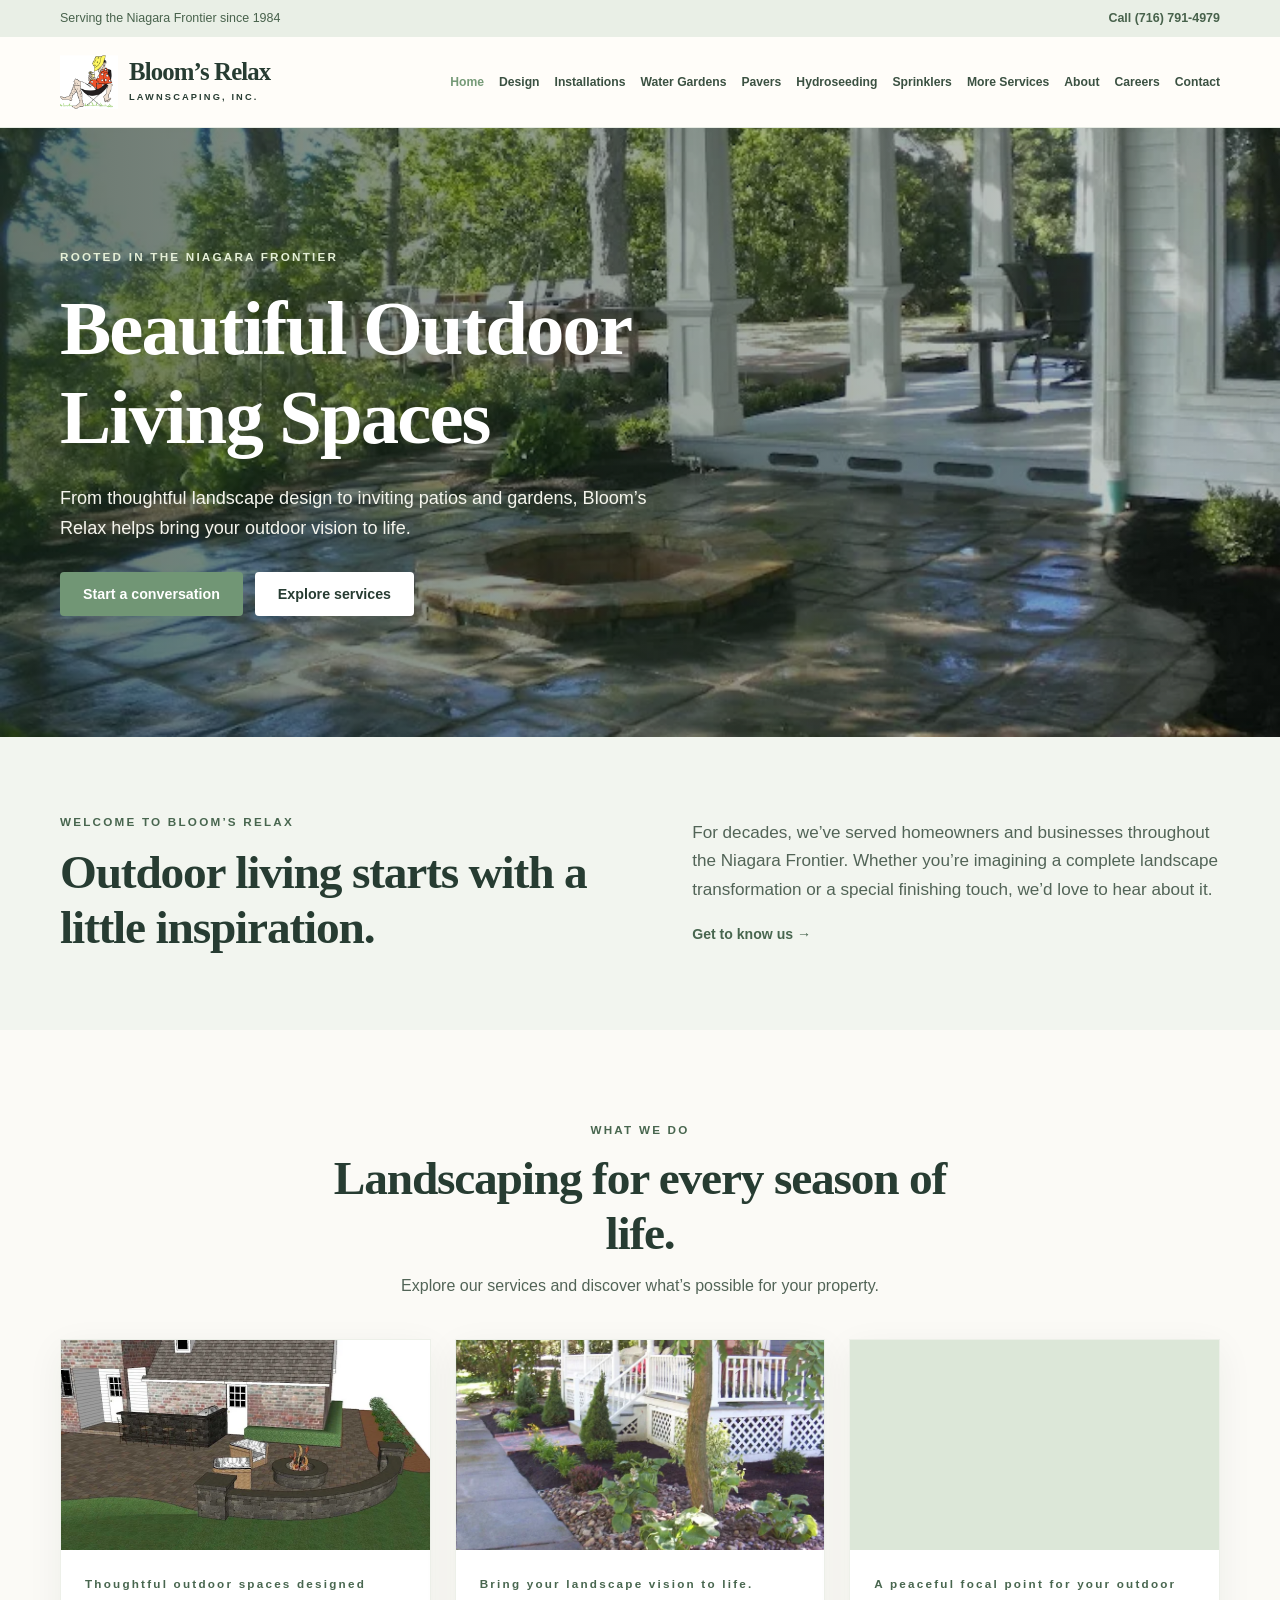
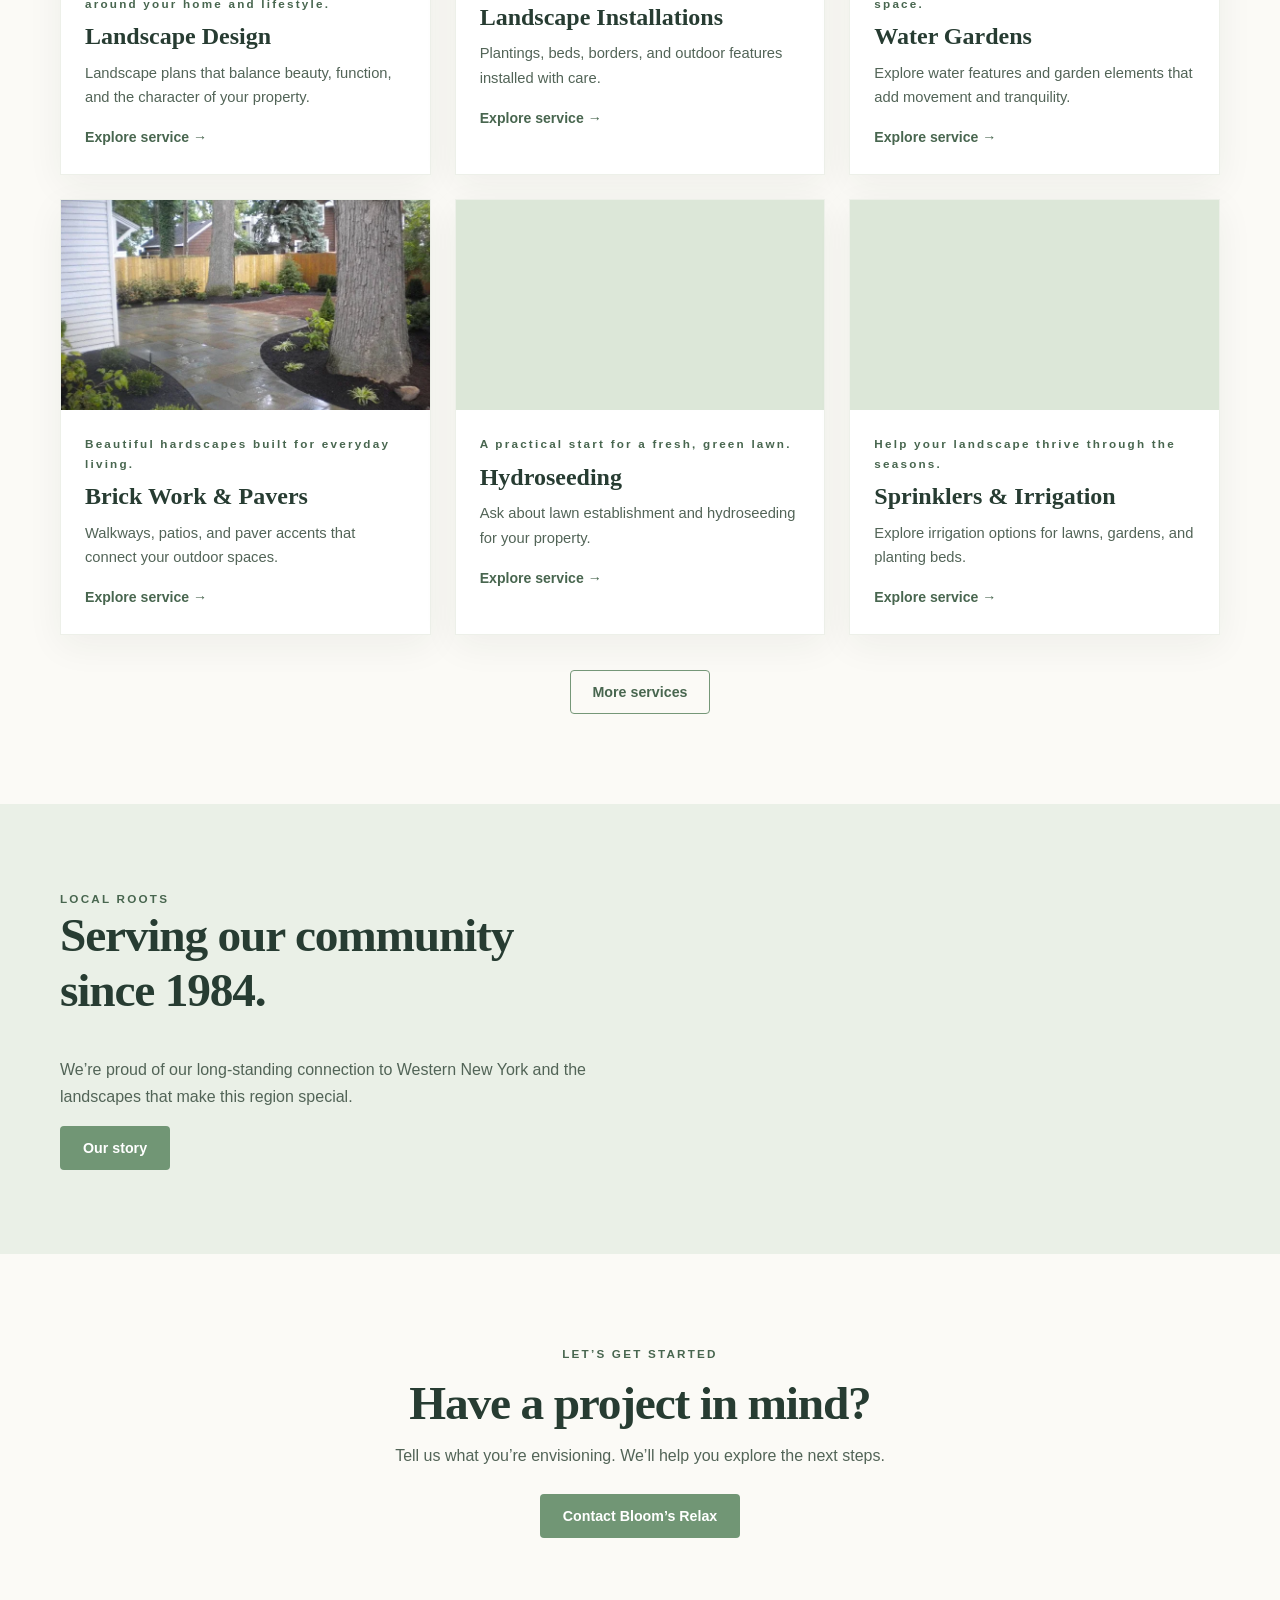
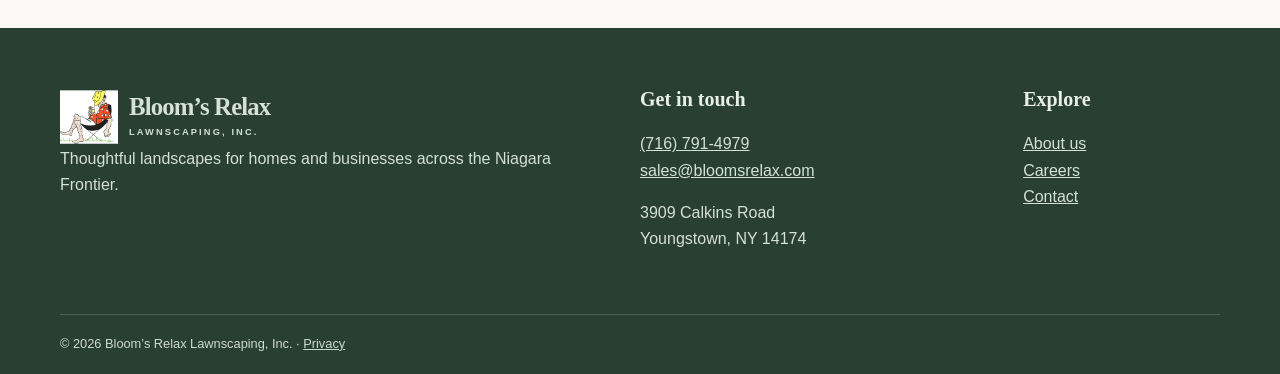
==== commit 269eaa7e: "Fix HTML formatting and structure" ====
--- a/index.html
+++ b/index.html
@@ -1 +1 @@
-<!doctype html><html lang="en"><head><meta charset="utf-8"><meta name="viewport" content="width=device-width,initial-scale=1"><meta name="description" content="Landscape design, installation, patios, water gardens, hydroseeding and irrigation in the Niagara Frontier since 1984."><title>Home | Bloom’s Relax Lawnscaping</title><link rel="icon" href="assets/favicon.svg" type="image/svg+xml"><link rel="stylesheet" href="assets/styles.css"></head><body><a class="skip" href="#main">Skip to content</a><div class="topbar"><div class="container topbar-inner"><span>Serving the Niagara Frontier since 1984</span><a href="tel:+17167914979">Call (716) 791-4979</a></div></div><header class="site-header"><div class="container header-inner"><a class="brand" href="index.html" aria-label="Bloom's Relax home"><img class="brand-logo" src="assets/photos/logo.webp" alt="" aria-hidden="true"><span><strong>Bloom’s Relax</strong><small>LAWNSCAPING, INC.</small></span></a><button class="menu-toggle" type="button" aria-expanded="false" aria-controls="site-nav">Menu <span aria-hidden="true">☰</span></button><nav id="site-nav" aria-label="Main navigation"><a href="index.html" aria-current="page">Home</a><a href="landscape-design.html">Design</a><a href="landscape-installations.html">Installations</a><a href="water-gardens.html">Water Gardens</a><a href="brick-work-pavers.html">Pavers</a><a href="hydroseeding.html">Hydroseeding</a><a href="sprinklers.html">Sprinklers</a><a href="other-services.html">More Services</a><a href="about.html">About</a><a href="careers.html">Careers</a><a href="contact.html">Contact</a></nav></div></header><main id="main"><section class="hero" style="--hero-image:url('assets/photos/patio.webp')"><div class="container hero-content"><span class="kicker">ROOTED IN THE NIAGARA FRONTIER</span><h1 id="homepage-heading">Beautiful outdoor living spaces.<br><em id="homepage-tagline">Made to be enjoyed.</em></h1><p id="homepage-description">From thoughtful landscape design to inviting patios and gardens, Bloom’s Relax helps bring your outdoor vision to life.</p><div class="actions"><a class="btn btn-primary" href="contact.html">Start a conversation</a><a class="btn btn-light" href="#services">Explore services</a></div></div></section><section class="intro-band"><div class="container intro-grid"><div><span class="eyebrow">WELCOME TO BLOOM’S RELAX</span><h2>Outdoor living starts with a little inspiration.</h2></div><div><p>For decades, we’ve served homeowners and businesses throughout the Niagara Frontier. Whether you’re imagining a complete landscape transformation or a special finishing touch, we’d love to hear about it.</p><a class="text-link" href="about.html">Get to know us →</a></div></div></section><section class="section" id="services"><div class="container"><div class="section-heading"><span class="eyebrow">WHAT WE DO</span><h2>Landscaping for every season of life.</h2><p>Explore our services and discover what’s possible for your property.</p></div><div class="cards"><a class="service-card" href="landscape-design.html"><div class="card-image" style="background-image:url('photo-1600607687939-ce8a6c25118c')"></div><div class="card-body"><span class="eyebrow">Thoughtful outdoor spaces designed around your home and lifestyle.</span><h3>Landscape Design</h3><p>Landscape plans that balance beauty, function, and the character of your property.</p><span class="text-link">Explore service <span aria-hidden="true">→</span></span></div></a><a class="service-card" href="landscape-installations.html"><div class="card-image" style="background-image:url('photo-1558904541-efa843a96f01')"></div><div class="card-body"><span class="eyebrow">Bring your landscape vision to life.</span><h3>Landscape Installations</h3><p>Plantings, beds, borders, and outdoor features installed with care.</p><span class="text-link">Explore service <span aria-hidden="true">→</span></span></div></a><a class="service-card" href="water-gardens.html"><div class="card-image" style="background-image:url('photo-1416879595882-3373a0480b5b')"></div><div class="card-body"><span class="eyebrow">A peaceful focal point for your outdoor space.</span><h3>Water Gardens</h3><p>Explore water features and garden elements that add movement and tranquility.</p><span class="text-link">Explore service <span aria-hidden="true">→</span></span></div></a><a class="service-card" href="brick-work-pavers.html"><div class="card-image" style="background-image:url('photo-1600566753190-17f0baa2a6c3')"></div><div class="card-body"><span class="eyebrow">Beautiful hardscapes built for everyday living.</span><h3>Brick Work &amp; Pavers</h3><p>Walkways, patios, and paver accents that connect your outdoor spaces.</p><span class="text-link">Explore service <span aria-hidden="true">→</span></span></div></a><a class="service-card" href="hydroseeding.html"><div class="card-image" style="background-image:url('photo-1530836369250-ef72a3f5cda8')"></div><div class="card-body"><span class="eyebrow">A practical start for a fresh, green lawn.</span><h3>Hydroseeding</h3><p>Ask about lawn establishment and hydroseeding for your property.</p><span class="text-link">Explore service <span aria-hidden="true">→</span></span></div></a><a class="service-card" href="sprinklers.html"><div class="card-image" style="background-image:url('photo-1466692476868-aef1dfb1e735')"></div><div class="card-body"><span class="eyebrow">Help your landscape thrive through the seasons.</span><h3>Sprinklers &amp; Irrigation</h3><p>Explore irrigation options for lawns, gardens, and planting beds.</p><span class="text-link">Explore service <span aria-hidden="true">→</span></span></div></a></div><div class="center"><a class="btn btn-outline" href="other-services.html">More services</a></div></div></section><section class="quote-section"><div class="container quote-grid"><div><span class="eyebrow">LOCAL ROOTS</span><h2>Serving our community since 1984.</h2><p>We’re proud of our long-standing connection to Western New York and the landscapes that make this region special.</p><a class="btn btn-primary" href="about.html">Our story</a></div><div class="quote-image" role="img" aria-label="Lush garden greenery"></div></div></section><section class="cta"><div class="container"><span class="eyebrow">LET’S GET STARTED</span><h2>Have a project in mind?</h2><p>Tell us what you’re envisioning. We’ll help you explore the next steps.</p><a class="btn btn-primary" href="contact.html">Contact Bloom’s Relax</a></div></section></main><footer class="site-footer"><div class="container footer-grid"><div><a class="brand footer-brand" href="index.html"><img class="brand-logo" src="assets/photos/logo.webp" alt="" aria-hidden="true"><span><strong>Bloom’s Relax</strong><small>LAWNSCAPING, INC.</small></span></a><p>Thoughtful landscapes for homes and businesses across the Niagara Frontier.</p></div><div><h3>Get in touch</h3><p><a href="tel:+17167914979">(716) 791-4979</a><br><a href="mailto:sales@bloomsrelax.com">sales@bloomsrelax.com</a></p><p>3909 Calkins Road<br>Youngstown, NY 14174</p></div><div><h3>Explore</h3><p><a href="about.html">About us</a><br><a href="careers.html">Careers</a><br><a href="contact.html">Contact</a></p></div></div><div class="container footer-bottom">© <span id="year">2026</span> Bloom’s Relax Lawnscaping, Inc. · <a href="privacy.html">Privacy</a></div></footer><script src="assets/main.js" defer></script></body></html>
+<!doctype html><html lang="en"><head><meta charset="utf-8"><meta name="viewport" content="width=device-width,initial-scale=1"><meta name="description" content="Landscape design, installation, patios, water gardens, hydroseeding and irrigation in the Niagara Frontier since 1984."><title>Home | Bloom’s Relax Lawnscaping</title><link rel="icon" href="assets/favicon.svg" type="image/svg+xml"><link rel="stylesheet" href="assets/styles.css"></head><body><a class="skip" href="#main">Skip to content</a><div class="topbar"><div class="container topbar-inner"><span>Serving the Niagara Frontier since 1984</span><a href="tel:+17167914979">Call (716) 791-4979</a></div></div><header class="site-header"><div class="container header-inner"><a class="brand" href="index.html" aria-label="Bloom's Relax home"><img class="brand-logo" src="assets/photos/logo.webp" alt="" aria-hidden="true"><span><strong>Bloom’s Relax</strong><small>LAWNSCAPING, INC.</small></span></a><button class="menu-toggle" type="button" aria-expanded="false" aria-controls="site-nav">Menu <span aria-hidden="true">☰</span></button><nav id="site-nav" aria-label="Main navigation"><a href="index.html" aria-current="page">Home</a><a href="landscape-design.html">Design</a><a href="landscape-installations.html">Installations</a><a href="water-gardens.html">Water Gardens</a><a href="brick-work-pavers.html">Pavers</a><a href="hydroseeding.html">Hydroseeding</a><a href="sprinklers.html">Sprinklers</a><a href="other-services.html">More Services</a><a href="about.html">About</a><a href="careers.html">Careers</a><a href="contact.html">Contact</a></nav></div></header><main id="main"><section class="hero" style="--hero-image:url('assets/photos/patio.webp')"><div class="container hero-content"><span class="kicker">ROOTED IN THE NIAGARA FRONTIER</span><h1 id="homepage-heading">Beautiful outdoor living spaces.<br><em id="homepage-tagline">Made to be enjoyed.</em></h1><p id="homepage-description">From thoughtful landscape design to inviting patios and gardens, Bloom’s Relax helps bring your outdoor vision to life.</p><div class="actions"><a class="btn btn-primary" href="contact.html">Start a conversation</a><a class="btn btn-light" href="#services">Explore services</a></div></div></section><section class="intro-band"><div class="container intro-grid"><div><span class="eyebrow">WELCOME TO BLOOM’S RELAX</span><h2>Outdoor living starts with a little inspiration.</h2></div><div><p>For decades, we’ve served homeowners and businesses throughout the Niagara Frontier. Whether you’re imagining a complete landscape transformation or a special finishing touch, we’d love to hear about it.</p><a class="text-link" href="about.html">Get to know us →</a></div></div></section><section class="section" id="services"><div class="container"><div class="section-heading"><span class="eyebrow">WHAT WE DO</span><h2>Landscaping for every season of life.</h2><p>Explore our services and discover what’s possible for your property.</p></div><div class="cards"><a class="service-card" href="landscape-design.html"><div class="card-image" style="background-image:url('assets/photos/design.webp')"></div><div class="card-body"><span class="eyebrow">Thoughtful outdoor spaces designed around your home and lifestyle.</span><h3>Landscape Design</h3><p>Landscape plans that balance beauty, function, and the character of your property.</p><span class="text-link">Explore service <span aria-hidden="true">→</span></span></div></a><a class="service-card" href="landscape-installations.html"><div class="card-image" style="background-image:url('assets/photos/garden.webp')"></div><div class="card-body"><span class="eyebrow">Bring your landscape vision to life.</span><h3>Landscape Installations</h3><p>Plantings, beds, borders, and outdoor features installed with care.</p><span class="text-link">Explore service <span aria-hidden="true">→</span></span></div></a><a class="service-card" href="water-gardens.html"><div class="card-image" style="background-image:url('assets/photos/water-garden.webp')"></div><div class="card-body"><span class="eyebrow">A peaceful focal point for your outdoor space.</span><h3>Water Gardens</h3><p>Explore water features and garden elements that add movement and tranquility.</p><span class="text-link">Explore service <span aria-hidden="true">→</span></span></div></a><a class="service-card" href="brick-work-pavers.html"><div class="card-image" style="background-image:url('assets/photos/stone-patio.webp')"></div><div class="card-body"><span class="eyebrow">Beautiful hardscapes built for everyday living.</span><h3>Brick Work &amp; Pavers</h3><p>Walkways, patios, and paver accents that connect your outdoor spaces.</p><span class="text-link">Explore service <span aria-hidden="true">→</span></span></div></a><a class="service-card" href="hydroseeding.html"><div class="card-image" style="background-image:url('assets/photos/hydroseeding.webp')"></div><div class="card-body"><span class="eyebrow">A practical start for a fresh, green lawn.</span><h3>Hydroseeding</h3><p>Ask about lawn establishment and hydroseeding for your property.</p><span class="text-link">Explore service <span aria-hidden="true">→</span></span></div></a><a class="service-card" href="sprinklers.html"><div class="card-image" style="background-image:url('assets/photos/sprinklers.webp')"></div><div class="card-body"><span class="eyebrow">Help your landscape thrive through the seasons.</span><h3>Sprinklers &amp; Irrigation</h3><p>Explore irrigation options for lawns, gardens, and planting beds.</p><span class="text-link">Explore service <span aria-hidden="true">→</span></span></div></a></div><div class="center"><a class="btn btn-outline" href="other-services.html">More services</a></div></div></section><section class="quote-section"><div class="container quote-grid"><div><span class="eyebrow">LOCAL ROOTS</span><h2>Serving our community since 1984.</h2><p>We’re proud of our long-standing connection to Western New York and the landscapes that make this region special.</p><a class="btn btn-primary" href="about.html">Our story</a></div><div class="quote-image" role="img" aria-label="Lush garden greenery"></div></div></section><section class="cta"><div class="container"><span class="eyebrow">LET’S GET STARTED</span><h2>Have a project in mind?</h2><p>Tell us what you’re envisioning. We’ll help you explore the next steps.</p><a class="btn btn-primary" href="contact.html">Contact Bloom’s Relax</a></div></section></main><footer class="site-footer"><div class="container footer-grid"><div><a class="brand footer-brand" href="index.html"><img class="brand-logo" src="assets/photos/logo.webp" alt="" aria-hidden="true"><span><strong>Bloom’s Relax</strong><small>LAWNSCAPING, INC.</small></span></a><p>Thoughtful landscapes for homes and businesses across the Niagara Frontier.</p></div><div><h3>Get in touch</h3><p><a href="tel:+17167914979">(716) 791-4979</a><br><a href="mailto:sales@bloomsrelax.com">sales@bloomsrelax.com</a></p><p>3909 Calkins Road<br>Youngstown, NY 14174</p></div><div><h3>Explore</h3><p><a href="about.html">About us</a><br><a href="careers.html">Careers</a><br><a href="contact.html">Contact</a></p></div></div><div class="container footer-bottom">© <span id="year">2026</span> Bloom’s Relax Lawnscaping, Inc. · <a href="privacy.html">Privacy</a></div></footer><script src="assets/main.js" defer></script></body></html>
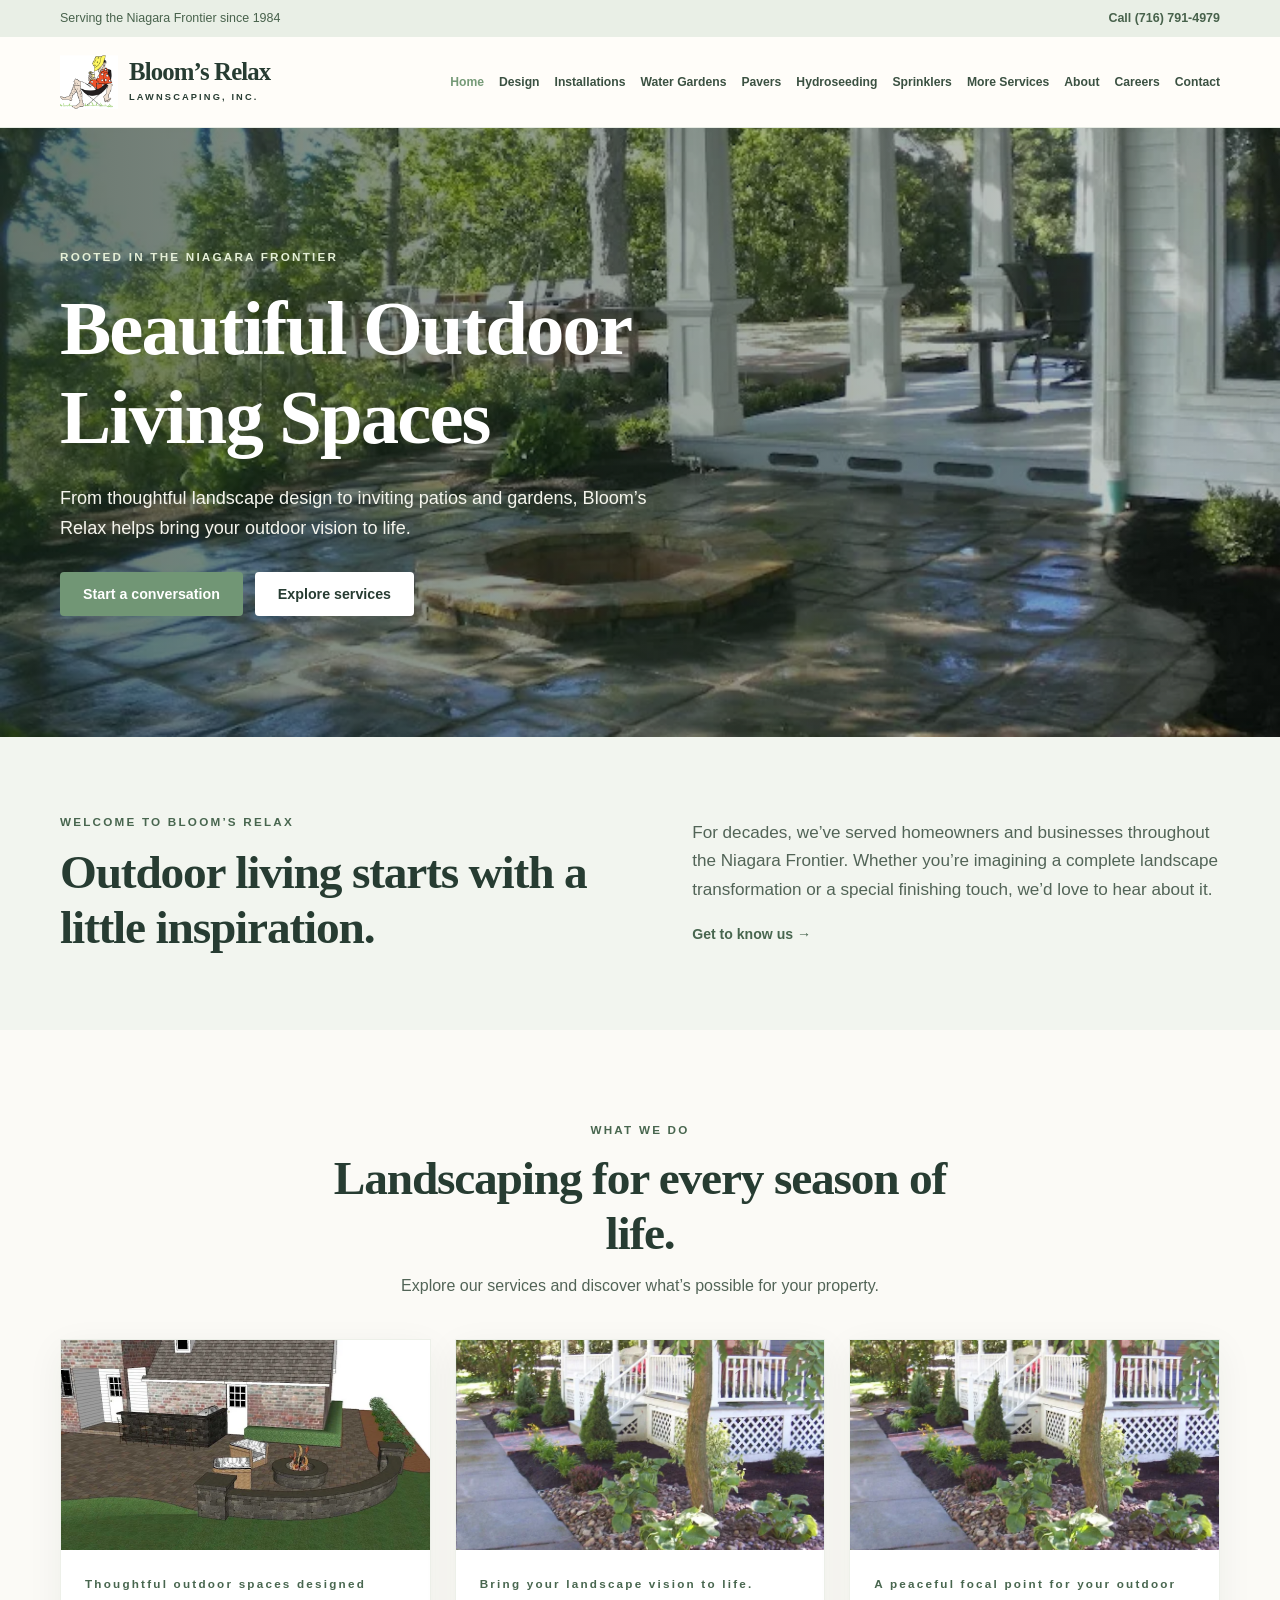
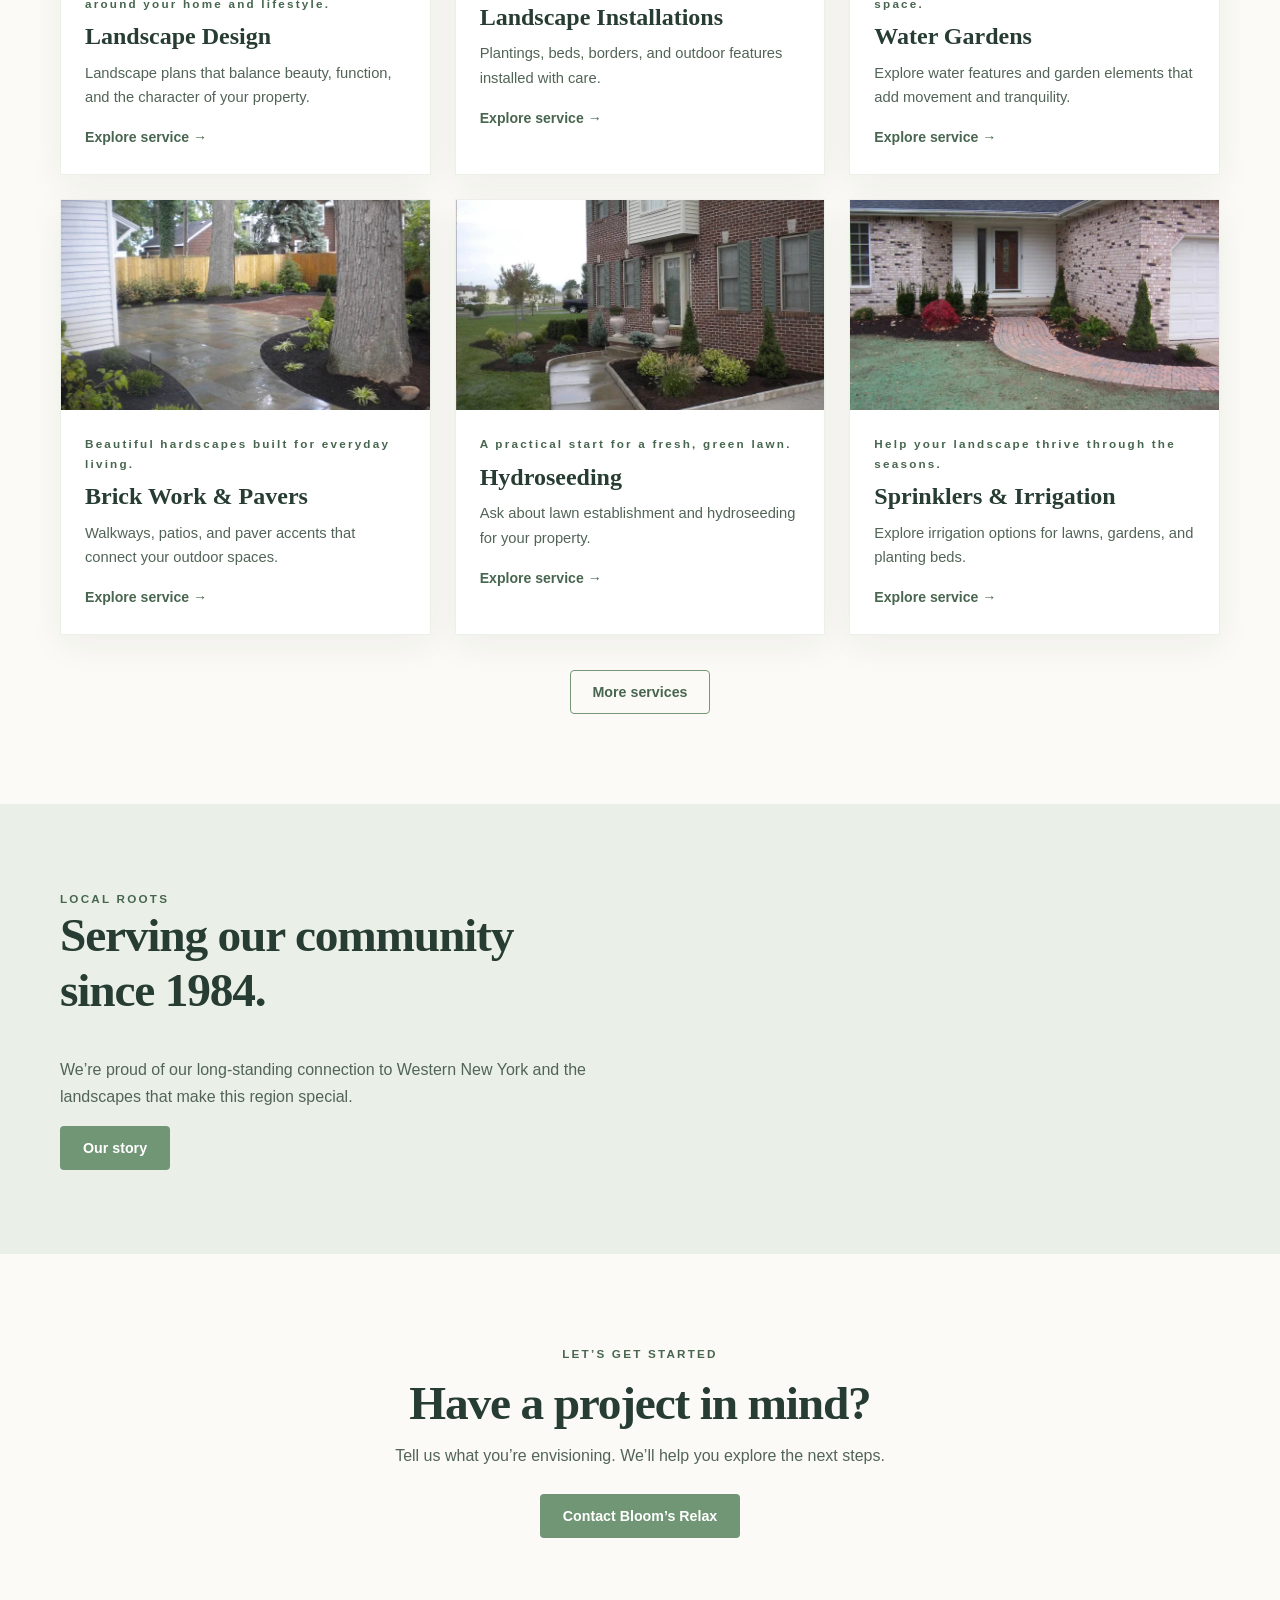
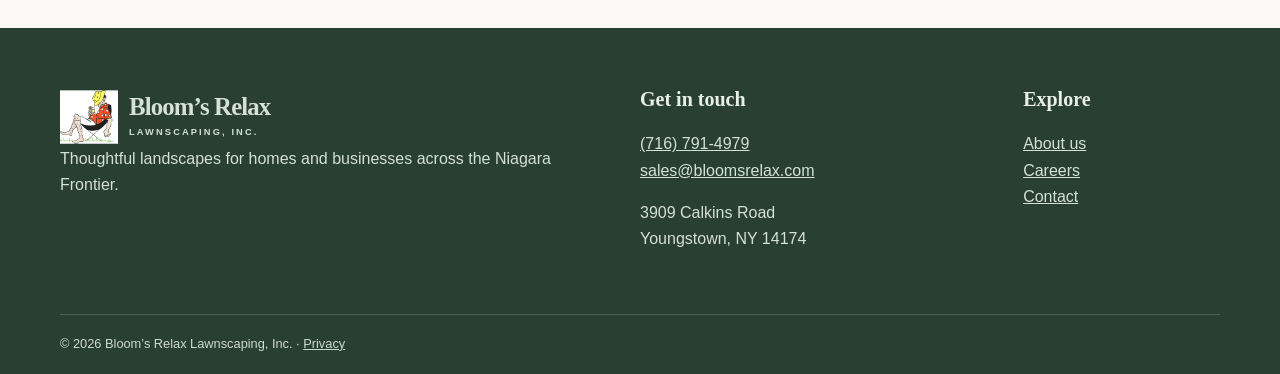
==== commit f081db19: "Fix HTML formatting and structure" ====
--- a/index.html
+++ b/index.html
@@ -1 +1 @@
-<!doctype html><html lang="en"><head><meta charset="utf-8"><meta name="viewport" content="width=device-width,initial-scale=1"><meta name="description" content="Landscape design, installation, patios, water gardens, hydroseeding and irrigation in the Niagara Frontier since 1984."><title>Home | Bloom’s Relax Lawnscaping</title><link rel="icon" href="assets/favicon.svg" type="image/svg+xml"><link rel="stylesheet" href="assets/styles.css"></head><body><a class="skip" href="#main">Skip to content</a><div class="topbar"><div class="container topbar-inner"><span>Serving the Niagara Frontier since 1984</span><a href="tel:+17167914979">Call (716) 791-4979</a></div></div><header class="site-header"><div class="container header-inner"><a class="brand" href="index.html" aria-label="Bloom's Relax home"><img class="brand-logo" src="assets/photos/logo.webp" alt="" aria-hidden="true"><span><strong>Bloom’s Relax</strong><small>LAWNSCAPING, INC.</small></span></a><button class="menu-toggle" type="button" aria-expanded="false" aria-controls="site-nav">Menu <span aria-hidden="true">☰</span></button><nav id="site-nav" aria-label="Main navigation"><a href="index.html" aria-current="page">Home</a><a href="landscape-design.html">Design</a><a href="landscape-installations.html">Installations</a><a href="water-gardens.html">Water Gardens</a><a href="brick-work-pavers.html">Pavers</a><a href="hydroseeding.html">Hydroseeding</a><a href="sprinklers.html">Sprinklers</a><a href="other-services.html">More Services</a><a href="about.html">About</a><a href="careers.html">Careers</a><a href="contact.html">Contact</a></nav></div></header><main id="main"><section class="hero" style="--hero-image:url('assets/photos/patio.webp')"><div class="container hero-content"><span class="kicker">ROOTED IN THE NIAGARA FRONTIER</span><h1 id="homepage-heading">Beautiful outdoor living spaces.<br><em id="homepage-tagline">Made to be enjoyed.</em></h1><p id="homepage-description">From thoughtful landscape design to inviting patios and gardens, Bloom’s Relax helps bring your outdoor vision to life.</p><div class="actions"><a class="btn btn-primary" href="contact.html">Start a conversation</a><a class="btn btn-light" href="#services">Explore services</a></div></div></section><section class="intro-band"><div class="container intro-grid"><div><span class="eyebrow">WELCOME TO BLOOM’S RELAX</span><h2>Outdoor living starts with a little inspiration.</h2></div><div><p>For decades, we’ve served homeowners and businesses throughout the Niagara Frontier. Whether you’re imagining a complete landscape transformation or a special finishing touch, we’d love to hear about it.</p><a class="text-link" href="about.html">Get to know us →</a></div></div></section><section class="section" id="services"><div class="container"><div class="section-heading"><span class="eyebrow">WHAT WE DO</span><h2>Landscaping for every season of life.</h2><p>Explore our services and discover what’s possible for your property.</p></div><div class="cards"><a class="service-card" href="landscape-design.html"><div class="card-image" style="background-image:url('assets/photos/design.webp')"></div><div class="card-body"><span class="eyebrow">Thoughtful outdoor spaces designed around your home and lifestyle.</span><h3>Landscape Design</h3><p>Landscape plans that balance beauty, function, and the character of your property.</p><span class="text-link">Explore service <span aria-hidden="true">→</span></span></div></a><a class="service-card" href="landscape-installations.html"><div class="card-image" style="background-image:url('assets/photos/garden.webp')"></div><div class="card-body"><span class="eyebrow">Bring your landscape vision to life.</span><h3>Landscape Installations</h3><p>Plantings, beds, borders, and outdoor features installed with care.</p><span class="text-link">Explore service <span aria-hidden="true">→</span></span></div></a><a class="service-card" href="water-gardens.html"><div class="card-image" style="background-image:url('assets/photos/water-garden.webp')"></div><div class="card-body"><span class="eyebrow">A peaceful focal point for your outdoor space.</span><h3>Water Gardens</h3><p>Explore water features and garden elements that add movement and tranquility.</p><span class="text-link">Explore service <span aria-hidden="true">→</span></span></div></a><a class="service-card" href="brick-work-pavers.html"><div class="card-image" style="background-image:url('assets/photos/stone-patio.webp')"></div><div class="card-body"><span class="eyebrow">Beautiful hardscapes built for everyday living.</span><h3>Brick Work &amp; Pavers</h3><p>Walkways, patios, and paver accents that connect your outdoor spaces.</p><span class="text-link">Explore service <span aria-hidden="true">→</span></span></div></a><a class="service-card" href="hydroseeding.html"><div class="card-image" style="background-image:url('assets/photos/hydroseeding.webp')"></div><div class="card-body"><span class="eyebrow">A practical start for a fresh, green lawn.</span><h3>Hydroseeding</h3><p>Ask about lawn establishment and hydroseeding for your property.</p><span class="text-link">Explore service <span aria-hidden="true">→</span></span></div></a><a class="service-card" href="sprinklers.html"><div class="card-image" style="background-image:url('assets/photos/sprinklers.webp')"></div><div class="card-body"><span class="eyebrow">Help your landscape thrive through the seasons.</span><h3>Sprinklers &amp; Irrigation</h3><p>Explore irrigation options for lawns, gardens, and planting beds.</p><span class="text-link">Explore service <span aria-hidden="true">→</span></span></div></a></div><div class="center"><a class="btn btn-outline" href="other-services.html">More services</a></div></div></section><section class="quote-section"><div class="container quote-grid"><div><span class="eyebrow">LOCAL ROOTS</span><h2>Serving our community since 1984.</h2><p>We’re proud of our long-standing connection to Western New York and the landscapes that make this region special.</p><a class="btn btn-primary" href="about.html">Our story</a></div><div class="quote-image" role="img" aria-label="Lush garden greenery"></div></div></section><section class="cta"><div class="container"><span class="eyebrow">LET’S GET STARTED</span><h2>Have a project in mind?</h2><p>Tell us what you’re envisioning. We’ll help you explore the next steps.</p><a class="btn btn-primary" href="contact.html">Contact Bloom’s Relax</a></div></section></main><footer class="site-footer"><div class="container footer-grid"><div><a class="brand footer-brand" href="index.html"><img class="brand-logo" src="assets/photos/logo.webp" alt="" aria-hidden="true"><span><strong>Bloom’s Relax</strong><small>LAWNSCAPING, INC.</small></span></a><p>Thoughtful landscapes for homes and businesses across the Niagara Frontier.</p></div><div><h3>Get in touch</h3><p><a href="tel:+17167914979">(716) 791-4979</a><br><a href="mailto:sales@bloomsrelax.com">sales@bloomsrelax.com</a></p><p>3909 Calkins Road<br>Youngstown, NY 14174</p></div><div><h3>Explore</h3><p><a href="about.html">About us</a><br><a href="careers.html">Careers</a><br><a href="contact.html">Contact</a></p></div></div><div class="container footer-bottom">© <span id="year">2026</span> Bloom’s Relax Lawnscaping, Inc. · <a href="privacy.html">Privacy</a></div></footer><script src="assets/main.js" defer></script></body></html>
+<!doctype html><html lang="en"><head><meta charset="utf-8"><meta name="viewport" content="width=device-width,initial-scale=1"><meta name="description" content="Landscape design, installation, patios, water gardens, hydroseeding and irrigation in the Niagara Frontier since 1984."><title>Home | Bloom’s Relax Lawnscaping</title><link rel="icon" href="assets/favicon.svg" type="image/svg+xml"><link rel="stylesheet" href="assets/styles.css"></head><body><a class="skip" href="#main">Skip to content</a><div class="topbar"><div class="container topbar-inner"><span>Serving the Niagara Frontier since 1984</span><a href="tel:+17167914979">Call (716) 791-4979</a></div></div><header class="site-header"><div class="container header-inner"><a class="brand" href="index.html" aria-label="Bloom's Relax home"><img class="brand-logo" src="assets/photos/logo.webp" alt="" aria-hidden="true"><span><strong>Bloom’s Relax</strong><small>LAWNSCAPING, INC.</small></span></a><button class="menu-toggle" type="button" aria-expanded="false" aria-controls="site-nav">Menu <span aria-hidden="true">☰</span></button><nav id="site-nav" aria-label="Main navigation"><a href="index.html" aria-current="page">Home</a><a href="landscape-design.html">Design</a><a href="landscape-installations.html">Installations</a><a href="water-gardens.html">Water Gardens</a><a href="brick-work-pavers.html">Pavers</a><a href="hydroseeding.html">Hydroseeding</a><a href="sprinklers.html">Sprinklers</a><a href="other-services.html">More Services</a><a href="about.html">About</a><a href="careers.html">Careers</a><a href="contact.html">Contact</a></nav></div></header><main id="main"><section class="hero" style="--hero-image:url('assets/photos/patio.webp')"><div class="container hero-content"><span class="kicker">ROOTED IN THE NIAGARA FRONTIER</span><h1 id="homepage-heading">Beautiful outdoor living spaces.<br><em id="homepage-tagline">Made to be enjoyed.</em></h1><p id="homepage-description">From thoughtful landscape design to inviting patios and gardens, Bloom’s Relax helps bring your outdoor vision to life.</p><div class="actions"><a class="btn btn-primary" href="contact.html">Start a conversation</a><a class="btn btn-light" href="#services">Explore services</a></div></div></section><section class="intro-band"><div class="container intro-grid"><div><span class="eyebrow">WELCOME TO BLOOM’S RELAX</span><h2>Outdoor living starts with a little inspiration.</h2></div><div><p>For decades, we’ve served homeowners and businesses throughout the Niagara Frontier. Whether you’re imagining a complete landscape transformation or a special finishing touch, we’d love to hear about it.</p><a class="text-link" href="about.html">Get to know us →</a></div></div></section><section class="section" id="services"><div class="container"><div class="section-heading"><span class="eyebrow">WHAT WE DO</span><h2>Landscaping for every season of life.</h2><p>Explore our services and discover what’s possible for your property.</p></div><div class="cards"><a class="service-card" href="landscape-design.html"><div class="card-image" style="background-image:url('assets/photos/design.webp')"></div><div class="card-body"><span class="eyebrow">Thoughtful outdoor spaces designed around your home and lifestyle.</span><h3>Landscape Design</h3><p>Landscape plans that balance beauty, function, and the character of your property.</p><span class="text-link">Explore service <span aria-hidden="true">→</span></span></div></a><a class="service-card" href="landscape-installations.html"><div class="card-image" style="background-image:url('assets/photos/garden.webp')"></div><div class="card-body"><span class="eyebrow">Bring your landscape vision to life.</span><h3>Landscape Installations</h3><p>Plantings, beds, borders, and outdoor features installed with care.</p><span class="text-link">Explore service <span aria-hidden="true">→</span></span></div></a><a class="service-card" href="water-gardens.html"><div class="card-image" style="background-image:url('assets/photos/garden.webp')"></div><div class="card-body"><span class="eyebrow">A peaceful focal point for your outdoor space.</span><h3>Water Gardens</h3><p>Explore water features and garden elements that add movement and tranquility.</p><span class="text-link">Explore service <span aria-hidden="true">→</span></span></div></a><a class="service-card" href="brick-work-pavers.html"><div class="card-image" style="background-image:url('assets/photos/stone-patio.webp')"></div><div class="card-body"><span class="eyebrow">Beautiful hardscapes built for everyday living.</span><h3>Brick Work &amp; Pavers</h3><p>Walkways, patios, and paver accents that connect your outdoor spaces.</p><span class="text-link">Explore service <span aria-hidden="true">→</span></span></div></a><a class="service-card" href="hydroseeding.html"><div class="card-image" style="background-image:url('assets/photos/front-landscape.webp')"></div><div class="card-body"><span class="eyebrow">A practical start for a fresh, green lawn.</span><h3>Hydroseeding</h3><p>Ask about lawn establishment and hydroseeding for your property.</p><span class="text-link">Explore service <span aria-hidden="true">→</span></span></div></a><a class="service-card" href="sprinklers.html"><div class="card-image" style="background-image:url('assets/photos/front-walk.webp')"></div><div class="card-body"><span class="eyebrow">Help your landscape thrive through the seasons.</span><h3>Sprinklers &amp; Irrigation</h3><p>Explore irrigation options for lawns, gardens, and planting beds.</p><span class="text-link">Explore service <span aria-hidden="true">→</span></span></div></a></div><div class="center"><a class="btn btn-outline" href="other-services.html">More services</a></div></div></section><section class="quote-section"><div class="container quote-grid"><div><span class="eyebrow">LOCAL ROOTS</span><h2>Serving our community since 1984.</h2><p>We’re proud of our long-standing connection to Western New York and the landscapes that make this region special.</p><a class="btn btn-primary" href="about.html">Our story</a></div><div class="quote-image" role="img" aria-label="Lush garden greenery"></div></div></section><section class="cta"><div class="container"><span class="eyebrow">LET’S GET STARTED</span><h2>Have a project in mind?</h2><p>Tell us what you’re envisioning. We’ll help you explore the next steps.</p><a class="btn btn-primary" href="contact.html">Contact Bloom’s Relax</a></div></section></main><footer class="site-footer"><div class="container footer-grid"><div><a class="brand footer-brand" href="index.html"><img class="brand-logo" src="assets/photos/logo.webp" alt="" aria-hidden="true"><span><strong>Bloom’s Relax</strong><small>LAWNSCAPING, INC.</small></span></a><p>Thoughtful landscapes for homes and businesses across the Niagara Frontier.</p></div><div><h3>Get in touch</h3><p><a href="tel:+17167914979">(716) 791-4979</a><br><a href="mailto:sales@bloomsrelax.com">sales@bloomsrelax.com</a></p><p>3909 Calkins Road<br>Youngstown, NY 14174</p></div><div><h3>Explore</h3><p><a href="about.html">About us</a><br><a href="careers.html">Careers</a><br><a href="contact.html">Contact</a></p></div></div><div class="container footer-bottom">© <span id="year">2026</span> Bloom’s Relax Lawnscaping, Inc. · <a href="privacy.html">Privacy</a></div></footer><script src="assets/main.js" defer></script></body></html>
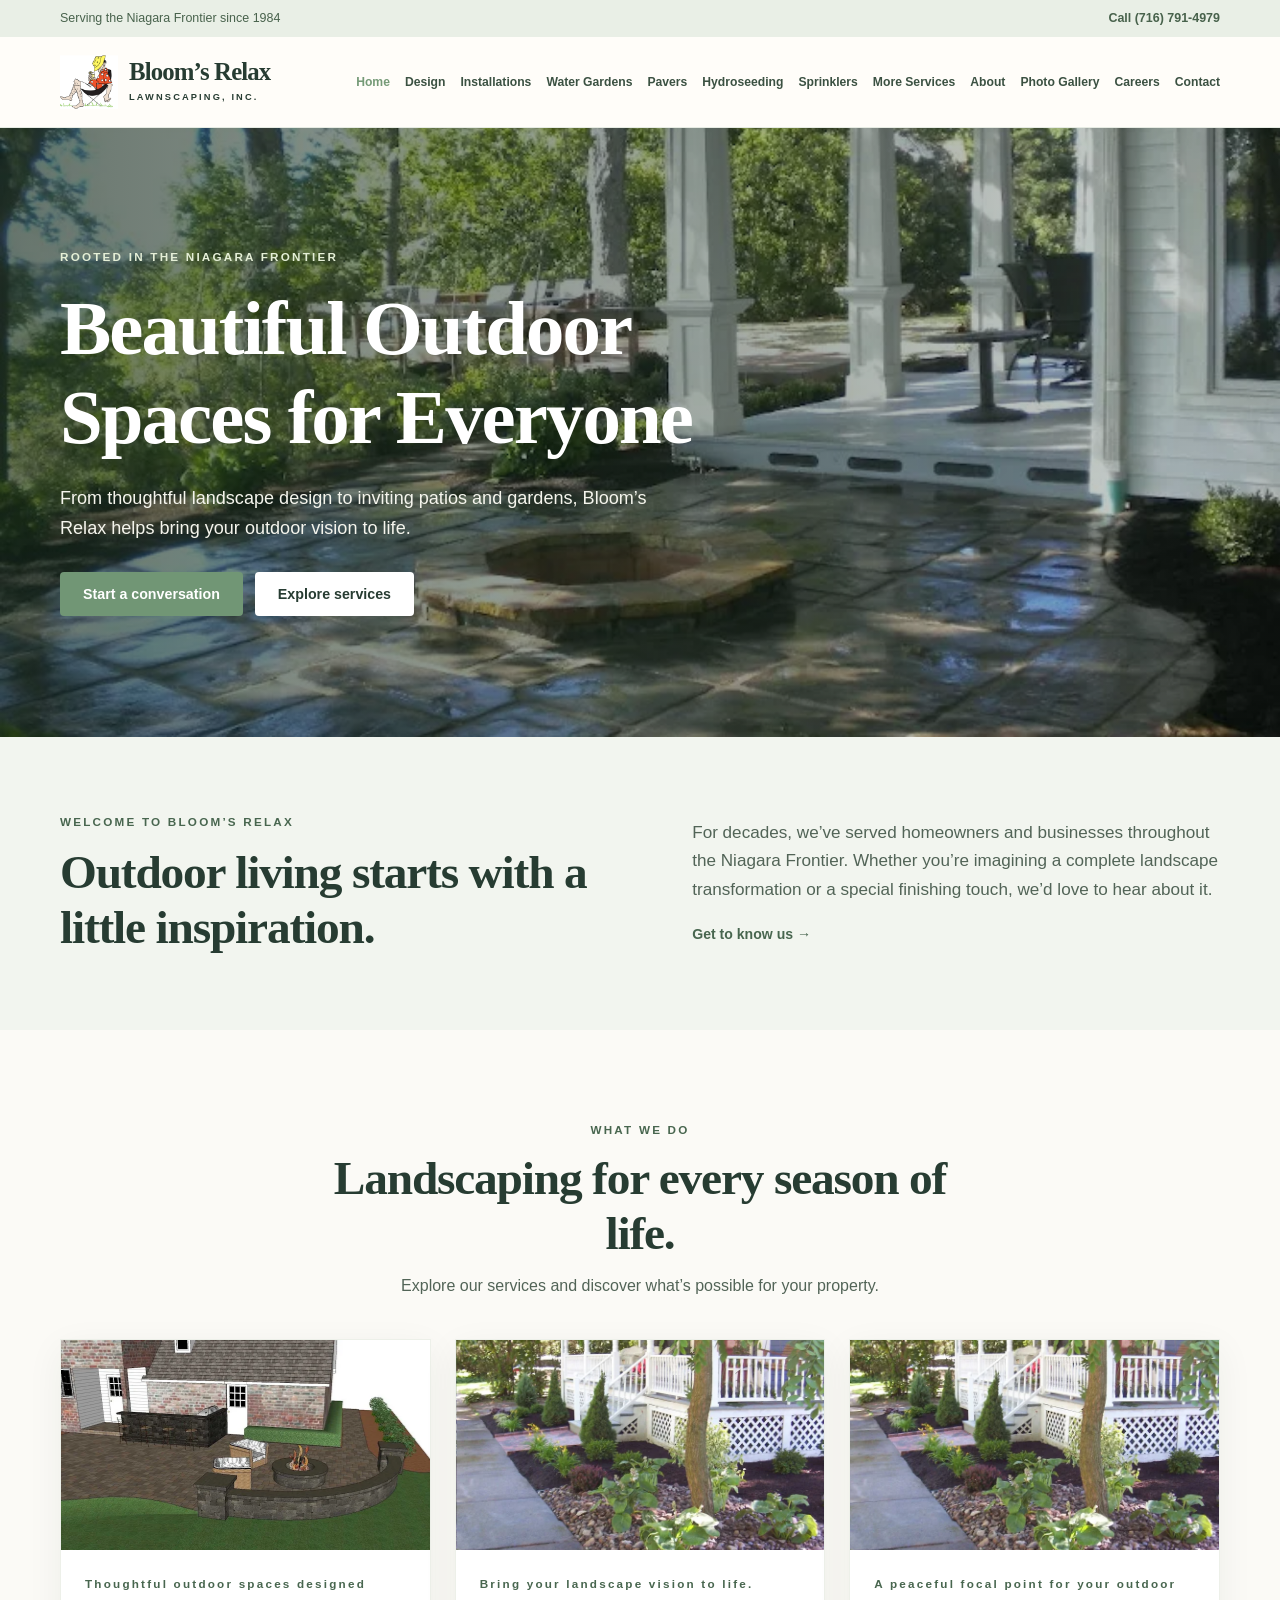
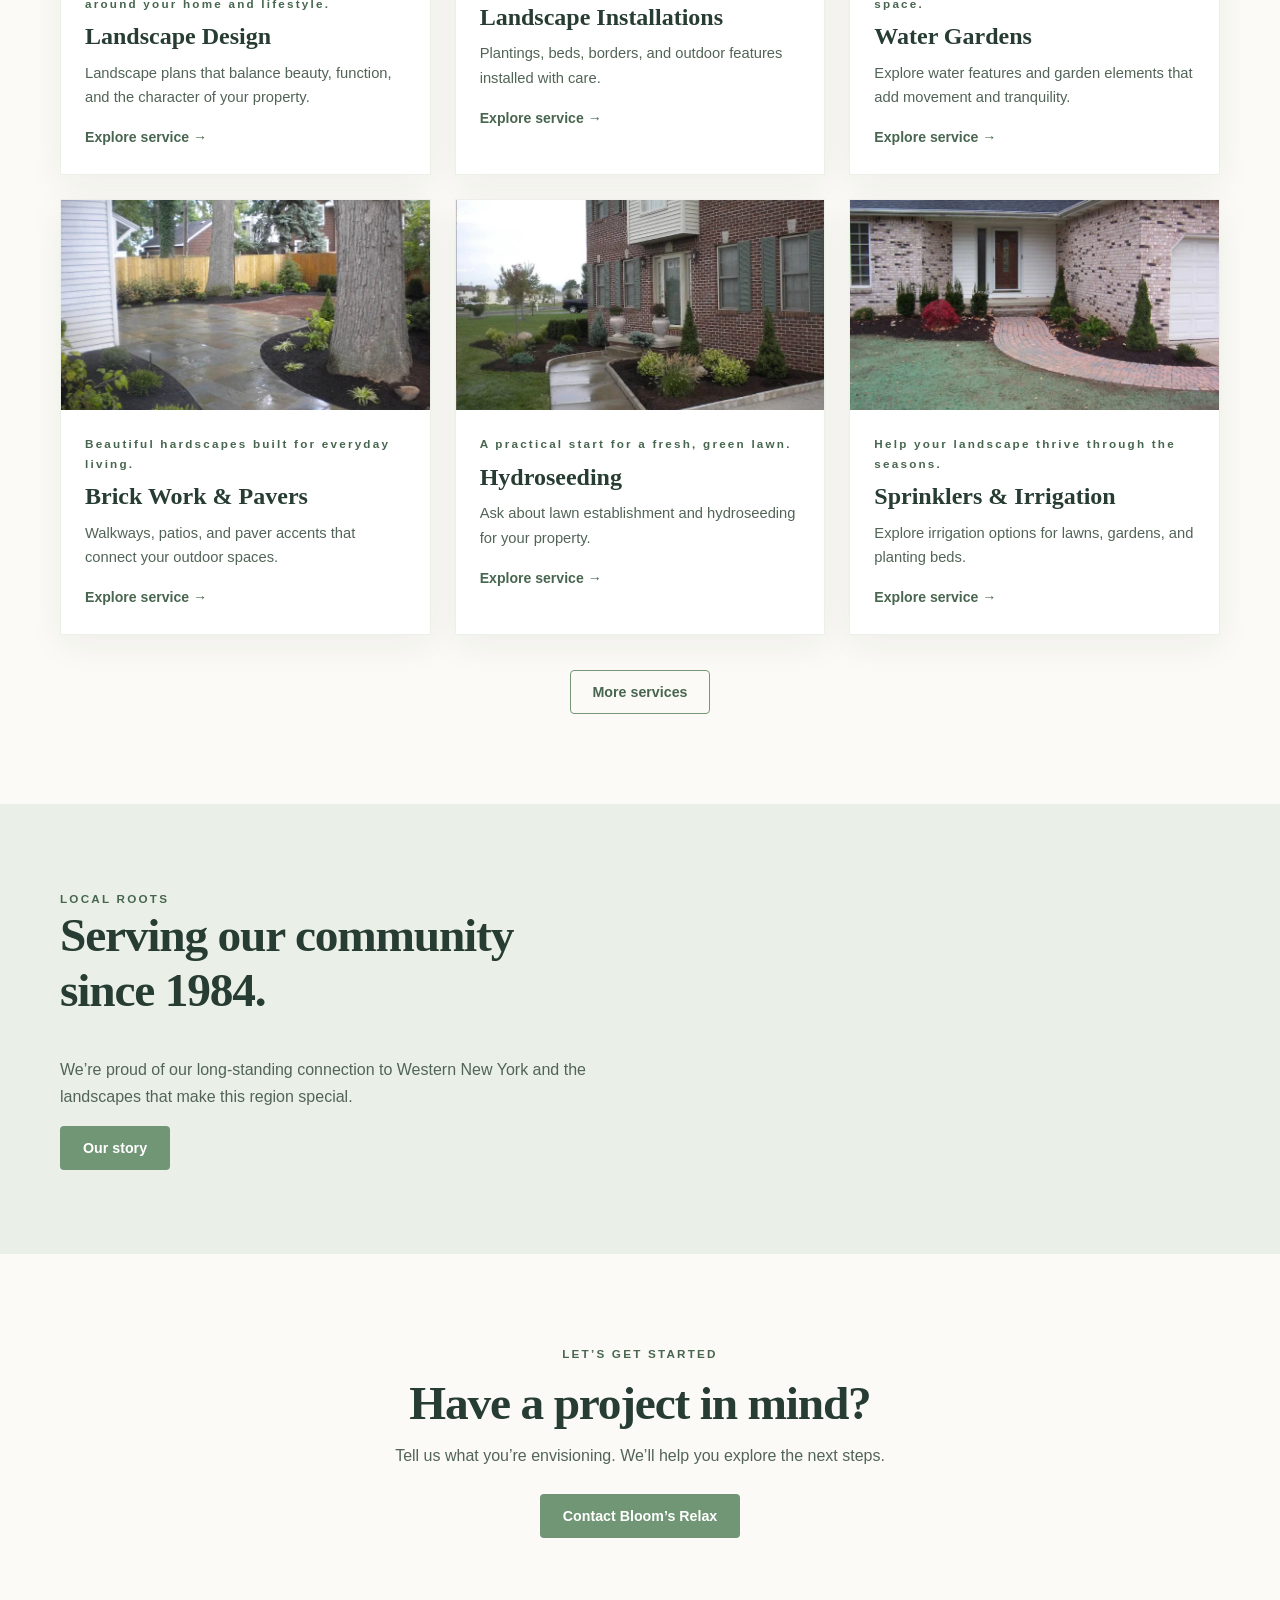
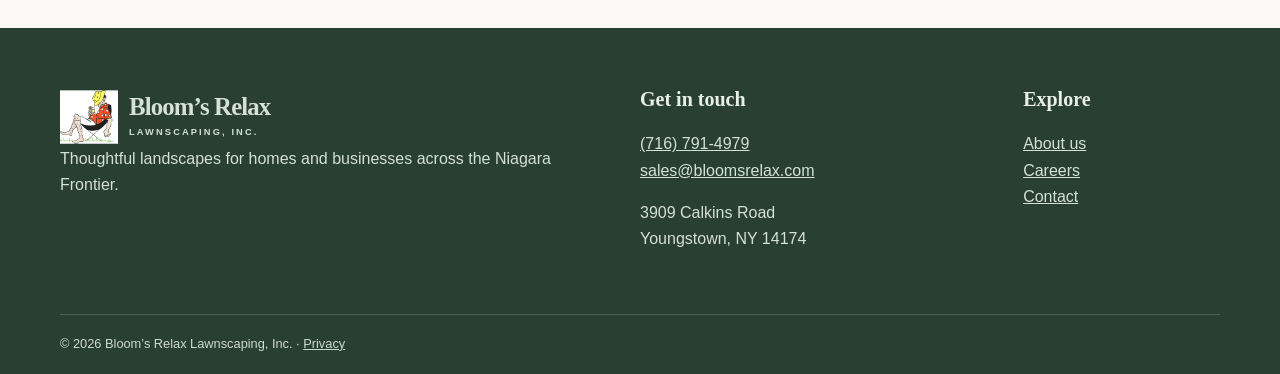
==== commit 3a3f0737: "Fix HTML encoding issues in index.html" ====
--- a/index.html
+++ b/index.html
@@ -1 +1 @@
-<!doctype html><html lang="en"><head><meta charset="utf-8"><meta name="viewport" content="width=device-width,initial-scale=1"><meta name="description" content="Landscape design, installation, patios, water gardens, hydroseeding and irrigation in the Niagara Frontier since 1984."><title>Home | Bloom’s Relax Lawnscaping</title><link rel="icon" href="assets/favicon.svg" type="image/svg+xml"><link rel="stylesheet" href="assets/styles.css"></head><body><a class="skip" href="#main">Skip to content</a><div class="topbar"><div class="container topbar-inner"><span>Serving the Niagara Frontier since 1984</span><a href="tel:+17167914979">Call (716) 791-4979</a></div></div><header class="site-header"><div class="container header-inner"><a class="brand" href="index.html" aria-label="Bloom's Relax home"><img class="brand-logo" src="assets/photos/logo.webp" alt="" aria-hidden="true"><span><strong>Bloom’s Relax</strong><small>LAWNSCAPING, INC.</small></span></a><button class="menu-toggle" type="button" aria-expanded="false" aria-controls="site-nav">Menu <span aria-hidden="true">☰</span></button><nav id="site-nav" aria-label="Main navigation"><a href="index.html" aria-current="page">Home</a><a href="landscape-design.html">Design</a><a href="landscape-installations.html">Installations</a><a href="water-gardens.html">Water Gardens</a><a href="brick-work-pavers.html">Pavers</a><a href="hydroseeding.html">Hydroseeding</a><a href="sprinklers.html">Sprinklers</a><a href="other-services.html">More Services</a><a href="about.html">About</a><a href="careers.html">Careers</a><a href="contact.html">Contact</a></nav></div></header><main id="main"><section class="hero" style="--hero-image:url('assets/photos/patio.webp')"><div class="container hero-content"><span class="kicker">ROOTED IN THE NIAGARA FRONTIER</span><h1 id="homepage-heading">Beautiful outdoor living spaces.<br><em id="homepage-tagline">Made to be enjoyed.</em></h1><p id="homepage-description">From thoughtful landscape design to inviting patios and gardens, Bloom’s Relax helps bring your outdoor vision to life.</p><div class="actions"><a class="btn btn-primary" href="contact.html">Start a conversation</a><a class="btn btn-light" href="#services">Explore services</a></div></div></section><section class="intro-band"><div class="container intro-grid"><div><span class="eyebrow">WELCOME TO BLOOM’S RELAX</span><h2>Outdoor living starts with a little inspiration.</h2></div><div><p>For decades, we’ve served homeowners and businesses throughout the Niagara Frontier. Whether you’re imagining a complete landscape transformation or a special finishing touch, we’d love to hear about it.</p><a class="text-link" href="about.html">Get to know us →</a></div></div></section><section class="section" id="services"><div class="container"><div class="section-heading"><span class="eyebrow">WHAT WE DO</span><h2>Landscaping for every season of life.</h2><p>Explore our services and discover what’s possible for your property.</p></div><div class="cards"><a class="service-card" href="landscape-design.html"><div class="card-image" style="background-image:url('assets/photos/design.webp')"></div><div class="card-body"><span class="eyebrow">Thoughtful outdoor spaces designed around your home and lifestyle.</span><h3>Landscape Design</h3><p>Landscape plans that balance beauty, function, and the character of your property.</p><span class="text-link">Explore service <span aria-hidden="true">→</span></span></div></a><a class="service-card" href="landscape-installations.html"><div class="card-image" style="background-image:url('assets/photos/garden.webp')"></div><div class="card-body"><span class="eyebrow">Bring your landscape vision to life.</span><h3>Landscape Installations</h3><p>Plantings, beds, borders, and outdoor features installed with care.</p><span class="text-link">Explore service <span aria-hidden="true">→</span></span></div></a><a class="service-card" href="water-gardens.html"><div class="card-image" style="background-image:url('assets/photos/garden.webp')"></div><div class="card-body"><span class="eyebrow">A peaceful focal point for your outdoor space.</span><h3>Water Gardens</h3><p>Explore water features and garden elements that add movement and tranquility.</p><span class="text-link">Explore service <span aria-hidden="true">→</span></span></div></a><a class="service-card" href="brick-work-pavers.html"><div class="card-image" style="background-image:url('assets/photos/stone-patio.webp')"></div><div class="card-body"><span class="eyebrow">Beautiful hardscapes built for everyday living.</span><h3>Brick Work &amp; Pavers</h3><p>Walkways, patios, and paver accents that connect your outdoor spaces.</p><span class="text-link">Explore service <span aria-hidden="true">→</span></span></div></a><a class="service-card" href="hydroseeding.html"><div class="card-image" style="background-image:url('assets/photos/front-landscape.webp')"></div><div class="card-body"><span class="eyebrow">A practical start for a fresh, green lawn.</span><h3>Hydroseeding</h3><p>Ask about lawn establishment and hydroseeding for your property.</p><span class="text-link">Explore service <span aria-hidden="true">→</span></span></div></a><a class="service-card" href="sprinklers.html"><div class="card-image" style="background-image:url('assets/photos/front-walk.webp')"></div><div class="card-body"><span class="eyebrow">Help your landscape thrive through the seasons.</span><h3>Sprinklers &amp; Irrigation</h3><p>Explore irrigation options for lawns, gardens, and planting beds.</p><span class="text-link">Explore service <span aria-hidden="true">→</span></span></div></a></div><div class="center"><a class="btn btn-outline" href="other-services.html">More services</a></div></div></section><section class="quote-section"><div class="container quote-grid"><div><span class="eyebrow">LOCAL ROOTS</span><h2>Serving our community since 1984.</h2><p>We’re proud of our long-standing connection to Western New York and the landscapes that make this region special.</p><a class="btn btn-primary" href="about.html">Our story</a></div><div class="quote-image" role="img" aria-label="Lush garden greenery"></div></div></section><section class="cta"><div class="container"><span class="eyebrow">LET’S GET STARTED</span><h2>Have a project in mind?</h2><p>Tell us what you’re envisioning. We’ll help you explore the next steps.</p><a class="btn btn-primary" href="contact.html">Contact Bloom’s Relax</a></div></section></main><footer class="site-footer"><div class="container footer-grid"><div><a class="brand footer-brand" href="index.html"><img class="brand-logo" src="assets/photos/logo.webp" alt="" aria-hidden="true"><span><strong>Bloom’s Relax</strong><small>LAWNSCAPING, INC.</small></span></a><p>Thoughtful landscapes for homes and businesses across the Niagara Frontier.</p></div><div><h3>Get in touch</h3><p><a href="tel:+17167914979">(716) 791-4979</a><br><a href="mailto:sales@bloomsrelax.com">sales@bloomsrelax.com</a></p><p>3909 Calkins Road<br>Youngstown, NY 14174</p></div><div><h3>Explore</h3><p><a href="about.html">About us</a><br><a href="careers.html">Careers</a><br><a href="contact.html">Contact</a></p></div></div><div class="container footer-bottom">© <span id="year">2026</span> Bloom’s Relax Lawnscaping, Inc. · <a href="privacy.html">Privacy</a></div></footer><script src="assets/main.js" defer></script></body></html>
+<!doctype html><html lang="en"><head><meta charset="utf-8"><meta name="viewport" content="width=device-width,initial-scale=1"><meta name="description" content="Landscape design, installation, patios, water gardens, hydroseeding and irrigation in the Niagara Frontier since 1984."><title>Home | Bloom’s Relax Lawnscaping</title><link rel="icon" href="assets/favicon.svg" type="image/svg+xml"><link rel="stylesheet" href="assets/styles.css"></head><body><a class="skip" href="#main">Skip to content</a><div class="topbar"><div class="container topbar-inner"><span>Serving the Niagara Frontier since 1984</span><a href="tel:+17167914979">Call (716) 791-4979</a></div></div><header class="site-header"><div class="container header-inner"><a class="brand" href="index.html" aria-label="Bloom's Relax home"><img class="brand-logo" src="assets/photos/logo.webp" alt="" aria-hidden="true"><span><strong>Bloom’s Relax</strong><small>LAWNSCAPING, INC.</small></span></a><button class="menu-toggle" type="button" aria-expanded="false" aria-controls="site-nav">Menu <span aria-hidden="true">☰</span></button><nav id="site-nav" aria-label="Main navigation"><a href="index.html" aria-current="page">Home</a><a href="landscape-design.html">Design</a><a href="landscape-installations.html">Installations</a><a href="water-gardens.html">Water Gardens</a><a href="brick-work-pavers.html">Pavers</a><a href="hydroseeding.html">Hydroseeding</a><a href="sprinklers.html">Sprinklers</a><a href="other-services.html">More Services</a><a href="about.html">About</a><a href="gallery.html">Photo Gallery</a><a href="careers.html">Careers</a><a href="contact.html">Contact</a></nav></div></header><main id="main"><section class="hero" style="--hero-image:url('assets/photos/patio.webp')"><div class="container hero-content"><span class="kicker">ROOTED IN THE NIAGARA FRONTIER</span><h1 id="homepage-heading">Beautiful outdoor living spaces.<br><em id="homepage-tagline">Made to be enjoyed.</em></h1><p id="homepage-description">From thoughtful landscape design to inviting patios and gardens, Bloom’s Relax helps bring your outdoor vision to life.</p><div class="actions"><a class="btn btn-primary" href="contact.html">Start a conversation</a><a class="btn btn-light" href="#services">Explore services</a></div></div></section><section class="intro-band"><div class="container intro-grid"><div><span class="eyebrow">WELCOME TO BLOOM’S RELAX</span><h2>Outdoor living starts with a little inspiration.</h2></div><div><p>For decades, we’ve served homeowners and businesses throughout the Niagara Frontier. Whether you’re imagining a complete landscape transformation or a special finishing touch, we’d love to hear about it.</p><a class="text-link" href="about.html">Get to know us →</a></div></div></section><section class="section" id="services"><div class="container"><div class="section-heading"><span class="eyebrow">WHAT WE DO</span><h2>Landscaping for every season of life.</h2><p>Explore our services and discover what’s possible for your property.</p></div><div class="cards"><a class="service-card" href="landscape-design.html"><div class="card-image" style="background-image:url('assets/photos/design.webp')"></div><div class="card-body"><span class="eyebrow">Thoughtful outdoor spaces designed around your home and lifestyle.</span><h3>Landscape Design</h3><p>Landscape plans that balance beauty, function, and the character of your property.</p><span class="text-link">Explore service <span aria-hidden="true">→</span></span></div></a><a class="service-card" href="landscape-installations.html"><div class="card-image" style="background-image:url('assets/photos/garden.webp')"></div><div class="card-body"><span class="eyebrow">Bring your landscape vision to life.</span><h3>Landscape Installations</h3><p>Plantings, beds, borders, and outdoor features installed with care.</p><span class="text-link">Explore service <span aria-hidden="true">→</span></span></div></a><a class="service-card" href="water-gardens.html"><div class="card-image" style="background-image:url('assets/photos/garden.webp')"></div><div class="card-body"><span class="eyebrow">A peaceful focal point for your outdoor space.</span><h3>Water Gardens</h3><p>Explore water features and garden elements that add movement and tranquility.</p><span class="text-link">Explore service <span aria-hidden="true">→</span></span></div></a><a class="service-card" href="brick-work-pavers.html"><div class="card-image" style="background-image:url('assets/photos/stone-patio.webp')"></div><div class="card-body"><span class="eyebrow">Beautiful hardscapes built for everyday living.</span><h3>Brick Work &amp; Pavers</h3><p>Walkways, patios, and paver accents that connect your outdoor spaces.</p><span class="text-link">Explore service <span aria-hidden="true">→</span></span></div></a><a class="service-card" href="hydroseeding.html"><div class="card-image" style="background-image:url('assets/photos/front-landscape.webp')"></div><div class="card-body"><span class="eyebrow">A practical start for a fresh, green lawn.</span><h3>Hydroseeding</h3><p>Ask about lawn establishment and hydroseeding for your property.</p><span class="text-link">Explore service <span aria-hidden="true">→</span></span></div></a><a class="service-card" href="sprinklers.html"><div class="card-image" style="background-image:url('assets/photos/front-walk.webp')"></div><div class="card-body"><span class="eyebrow">Help your landscape thrive through the seasons.</span><h3>Sprinklers &amp; Irrigation</h3><p>Explore irrigation options for lawns, gardens, and planting beds.</p><span class="text-link">Explore service <span aria-hidden="true">→</span></span></div></a></div><div class="center"><a class="btn btn-outline" href="other-services.html">More services</a></div></div></section><section class="quote-section"><div class="container quote-grid"><div><span class="eyebrow">LOCAL ROOTS</span><h2>Serving our community since 1984.</h2><p>We’re proud of our long-standing connection to Western New York and the landscapes that make this region special.</p><a class="btn btn-primary" href="about.html">Our story</a></div><div class="quote-image" role="img" aria-label="Lush garden greenery"></div></div></section><section class="cta"><div class="container"><span class="eyebrow">LET’S GET STARTED</span><h2>Have a project in mind?</h2><p>Tell us what you’re envisioning. We’ll help you explore the next steps.</p><a class="btn btn-primary" href="contact.html">Contact Bloom’s Relax</a></div></section></main><footer class="site-footer"><div class="container footer-grid"><div><a class="brand footer-brand" href="index.html"><img class="brand-logo" src="assets/photos/logo.webp" alt="" aria-hidden="true"><span><strong>Bloom’s Relax</strong><small>LAWNSCAPING, INC.</small></span></a><p>Thoughtful landscapes for homes and businesses across the Niagara Frontier.</p></div><div><h3>Get in touch</h3><p><a href="tel:+17167914979">(716) 791-4979</a><br><a href="mailto:sales@bloomsrelax.com">sales@bloomsrelax.com</a></p><p>3909 Calkins Road<br>Youngstown, NY 14174</p></div><div><h3>Explore</h3><p><a href="about.html">About us</a><br><a href="careers.html">Careers</a><br><a href="contact.html">Contact</a></p></div></div><div class="container footer-bottom">© <span id="year">2026</span> Bloom’s Relax Lawnscaping, Inc. · <a href="privacy.html">Privacy</a></div></footer><script src="assets/main.js" defer></script></body></html>
